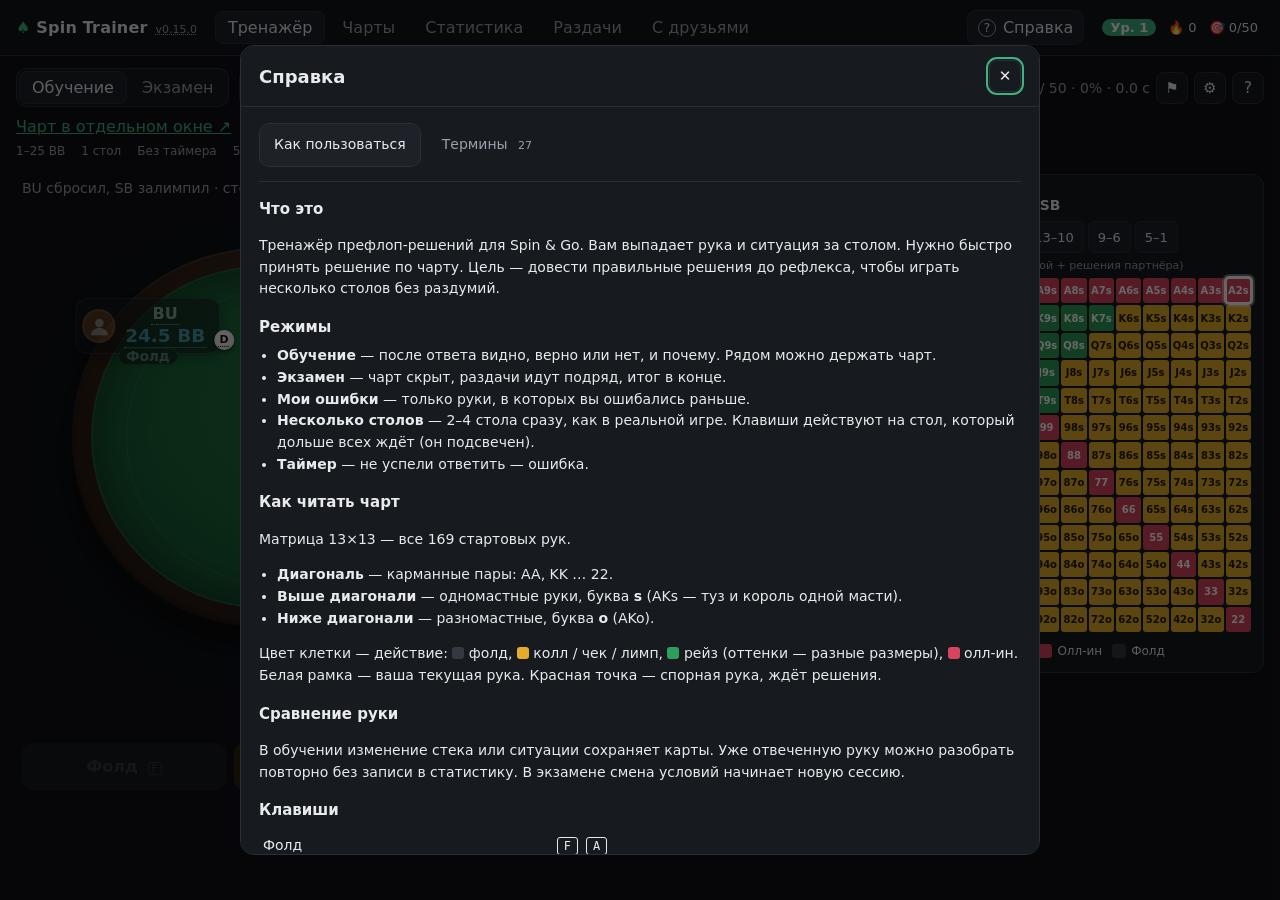
==== index.html @ 05858af2 "Версия 0.15.0" ====
<!doctype html>
<html lang="ru">
  <head>
    <meta charset="UTF-8" />
    <link rel="icon" type="image/png" href="./favicon.png" />
    <link rel="apple-touch-icon" href="./apple-touch-icon.png" />
    <link rel="manifest" href="./manifest.webmanifest" />
    <meta name="viewport" content="width=device-width, initial-scale=1.0" />
    <meta name="theme-color" content="#0f1114" />
    <meta name="description" content="Spin Trainer — тренажёр префлоп-решений для Spin &amp; Go" />
    <title>Spin Trainer</title>
    <style>
      /* Экран загрузки: виден, пока приложение запускается. React заменит его своим содержимым. */
      html, body { margin: 0; background: #0f1114; }
      .boot { position: fixed; inset: 0; display: grid; place-items: center; font-family: Inter, system-ui, -apple-system, 'Segoe UI', Roboto, sans-serif; color: #e8eaed; }
      .boot-inner { display: flex; flex-direction: column; align-items: center; gap: 14px; }
      .boot img { width: 88px; height: 88px; animation: boot-pulse 1.6s ease-in-out infinite; }
      .boot b { font-size: 20px; letter-spacing: 0.3px; }
      .boot small { color: #9aa1ab; font-size: 13px; }
      @keyframes boot-pulse { 50% { transform: scale(0.92) rotate(-6deg); } }
      @media (prefers-reduced-motion: reduce) { .boot img { animation: none; } }
    </style>
    <script type="module" crossorigin src="./assets/index-B7CaMTGc.js"></script>
    <link rel="stylesheet" crossorigin href="./assets/index-DjHJSllm.css">
  </head>
  <body>
    <div id="root">
      <div class="boot" role="status">
        <div class="boot-inner">
          <img src="./apple-touch-icon.png" alt="" />
          <b>Spin Trainer</b>
          <small>Загружаем чарты…</small>
        </div>
      </div>
    </div>
  </body>
</html>
---- assets/index-DjHJSllm.css ----
:root{--bg: #0f1114;--panel: #171a1f;--panel-2: #1e2228;--line: #2a2f37;--text: #e8eaed;--muted: #9aa1ab;--accent: #3fb27f;--danger: #e5534b;--felt: #1c6b3c;--felt-dark: #145230;--rail: #2b1d14;--rail-light: #4a3222;--suit-s: #22252b;--suit-h: #c8313b;--suit-d: #2563c9;--suit-c: #1e8a4a;--c-fold: #343941;--c-fold-text: #b2b8c1;--c-call: #e3ac2b;--c-allin: #d6455d;--heat-ok: #2f6e52;--heat-bad: #e5484d;--heat-text: #fff;color-scheme:dark;font-family:Inter,system-ui,-apple-system,Segoe UI,Roboto,sans-serif;color:var(--text);background:var(--bg)}*{box-sizing:border-box}body{margin:0;background:var(--bg);min-width:320px}button,select,input{font:inherit;color:inherit}button{cursor:pointer}kbd{font-size:10px;opacity:.6;border:1px solid currentColor;border-radius:3px;padding:0 3px;margin-left:4px}.topbar{display:flex;align-items:center;gap:16px;padding:10px 16px;border-bottom:1px solid var(--line);background:#121418}.brand{font-weight:700;letter-spacing:.2px}.brand .logo{color:var(--accent)}.brand .ver{font-size:11px;color:var(--muted);font-weight:500}.topbar nav{display:flex;gap:4px}.topbar nav button,.seg button{background:transparent;border:1px solid transparent;border-radius:8px;padding:6px 12px;color:var(--muted)}.topbar nav button.active,.seg button.active{background:var(--panel-2);border-color:var(--line);color:var(--text)}.seg button.active.exam{background:#3a1d20;border-color:#6b2b30;color:#ffb3b0}main{padding:12px 16px 24px}.page{max-width:900px;margin:0 auto}.toolbar{display:flex;flex-wrap:wrap;align-items:center;gap:10px;margin-bottom:10px}.seg{display:flex;gap:2px;background:var(--panel);border:1px solid var(--line);border-radius:10px;padding:2px}select{background:var(--panel);border:1px solid var(--line);border-radius:8px;padding:6px 8px}.check{display:flex;align-items:center;gap:6px;font-size:13px;color:var(--muted)}.progress{margin-left:auto;font-variant-numeric:tabular-nums;color:var(--muted);font-size:14px}.trainer-body{display:grid;grid-template-columns:1fr;gap:16px;align-items:start}.trainer-body.with-charts{grid-template-columns:minmax(0,1fr) 380px}@media(max-width:1100px){.trainer-body.with-charts{grid-template-columns:1fr}}.spot-caption{color:var(--muted);font-size:14px;margin-bottom:6px}.spot-caption b{color:var(--text)}.table-wrap{position:relative;width:100%;max-width:var(--tw, 900px);aspect-ratio:16 / 9.5;margin:0 auto;container-type:inline-size}.table-rail{position:absolute;top:9%;right:6%;bottom:15%;left:6%;border-radius:999px;background:radial-gradient(ellipse at 50% 30%,var(--rail-light),var(--rail) 70%);box-shadow:0 18px 40px #0000008c,inset 0 2px #ffffff14,inset 0 -3px 6px #0006;padding:2.2%}.table-felt{width:100%;height:100%;border-radius:999px;background:radial-gradient(ellipse at 50% 40%,#268550 0%,var(--felt) 45%,var(--felt-dark) 100%);box-shadow:inset 0 0 0 2px #ffffff12,inset 0 0 50px #00000073;position:relative}.table-felt:after{content:"";position:absolute;top:7%;right:5%;bottom:7%;left:5%;border-radius:999px;border:1px solid rgba(255,255,255,.07)}.felt-mark{position:absolute;left:0;right:0;bottom:18%;text-align:center;font-weight:800;letter-spacing:6px;font-size:clamp(9px,2.2cqw,18px);color:#ffffff0f}.pot{position:absolute;left:50%;top:46%;transform:translate(-50%,-50%);background:#00000061;border-radius:999px;padding:.5cqw 1.8cqw;font-size:clamp(10px,1.8cqw,15px);color:#f3e6b5;white-space:nowrap;z-index:1}.seat{position:absolute;display:flex;flex-direction:column;align-items:center;transform:translate(-50%,-50%);z-index:2}.seat-bottom{left:50%;top:81%}.seat-left{left:15%;top:25%}.seat-right{left:85%;top:25%}.seat-top{left:50%;top:15%}.seat-cards{display:flex;gap:.5cqw;margin-bottom:-1.4cqw;z-index:1;min-height:1cqw}.seat-box{position:relative;display:flex;align-items:center;gap:1cqw;background:linear-gradient(180deg,#1a1d22,#0e1013);border:1px solid #333944;border-radius:1.4cqw;padding:.6cqw 1.6cqw .6cqw .7cqw;min-width:clamp(76px,15cqw,140px);z-index:2;box-shadow:0 4px 10px #00000073;color:#e8eaed}.seat-info{display:flex;flex-direction:column;align-items:center;flex:1;line-height:1.2}.seat.hero .seat-box{border-color:var(--accent);box-shadow:0 0 0 1px #3fb27f59,0 4px 14px #00000080}.seat.folded .seat-box{opacity:.55}.seat-name{font-weight:700;font-size:clamp(12px,2cqw,16px);white-space:nowrap}.hero-tag{margin-left:6px;font-size:.7em;background:var(--accent);color:#062615;border-radius:4px;padding:0 4px;vertical-align:2px}.seat-stack{color:#6fc2ff;font-weight:700;font-size:clamp(13px,2.2cqw,19px);font-variant-numeric:tabular-nums;white-space:nowrap}.avatar{flex:none;width:clamp(18px,4cqw,36px);aspect-ratio:1;border-radius:50%;display:grid;place-items:center;background:var(--av, #3a4250);box-shadow:inset 0 0 0 2px #ffffff26}.avatar svg{width:72%;fill:#ffffffd9}.av-BU{--av: #8a5a2b}.av-SB{--av: #2f5a8f}.av-BB{--av: #6a4a8c}.av-hero{--av: #1f7a4d}.seat-tag{position:absolute;left:50%;top:100%;transform:translate(-50%,-30%);background:#0e1013;border:1px solid #333944;border-radius:99px;padding:0 .9cqw;font-size:clamp(11px,1.6cqw,14px);font-weight:700;white-space:nowrap;z-index:3}.dealer-btn{position:absolute;right:-1.6cqw;bottom:.4cqw;width:clamp(14px,2.4cqw,22px);aspect-ratio:1;border-radius:50%;background:radial-gradient(circle at 35% 30%,#fff,#d9d9d9);color:#111;font-weight:800;font-size:clamp(8px,1.3cqw,12px);display:grid;place-items:center;box-shadow:0 2px 4px #00000080;z-index:3}.bet-spot{position:absolute;transform:translate(-50%,-50%);display:flex;align-items:center;gap:.6cqw;z-index:1}.bet-bottom{left:50%;top:59%}.bet-left{left:29%;top:43%}.bet-right{left:71%;top:43%}.bet-top{left:50%;top:34%}.bet-amount{background:#00000073;color:#fff;font-weight:700;font-size:clamp(9px,1.5cqw,13px);border-radius:99px;padding:0 .8cqw;font-variant-numeric:tabular-nums}.chip-stack{position:relative;width:clamp(13px,3cqw,26px);height:calc(clamp(13px,3cqw,26px)*.62 + 12px)}.chip-stack i{position:absolute;left:0;width:100%;aspect-ratio:1 / .62;border-radius:50%;background:var(--chip);box-shadow:inset 0 0 0 2px var(--chip),inset 0 0 0 3.5px #ffffffbf,0 1px #00000080}.c-small{--chip: #3d7bd9}.c-red{--chip: #d23c3c}.c-green{--chip: #23945a}.c-black{--chip: #2a2d33}.act-fold{color:#9aa1ab}.act-limp,.act-call{color:#ffd36b}.act-minraise{color:#7ee2a4}.act-push{color:#ff8a98}.table-wrap.anim .seat-cards>*{animation:deal .32s cubic-bezier(.2,.8,.3,1) backwards}.table-wrap.anim .seat-cards>*:nth-child(2){animation-delay:.07s}.table-wrap.anim .seat-left .seat-cards>*{--from: 18cqw, 12cqw}.table-wrap.anim .seat-right .seat-cards>*{--from: -18cqw, 12cqw}.table-wrap.anim .seat-top .seat-cards>*{--from: 0, 14cqw}.table-wrap.anim .seat-bottom .seat-cards>*{--from: 0, -18cqw;animation-delay:.12s}.table-wrap.anim .seat-bottom .seat-cards>*:nth-child(2){animation-delay:.19s}.table-wrap.anim .bet-spot{animation:chip-in .25s ease-out .05s backwards}.table-wrap.anim .overlay{animation:pop .16s ease-out}@keyframes deal{0%{transform:translate(var(--from, 0, 0)) scale(.55) rotate(-8deg);opacity:0}}@keyframes chip-in{0%{opacity:0;transform:translate(-50%,-30%) scale(.5)}}@keyframes pop{0%{opacity:0;transform:translate(-50%,-50%) scale(.92)}}@media(prefers-reduced-motion:reduce){.table-wrap.anim *,.table-wrap.anim .overlay{animation:none!important}}.pcard{width:clamp(42px,7.6cqw,72px);aspect-ratio:5 / 7;border-radius:8px;position:relative;color:#fff;box-shadow:0 4px 10px #00000080,inset 0 0 0 2px #ffffff2e;font-weight:800;overflow:hidden}.pcard.suit-s{background:linear-gradient(160deg,#353942,var(--suit-s))}.pcard.suit-h{background:linear-gradient(160deg,#e04650,var(--suit-h))}.pcard.suit-d{background:linear-gradient(160deg,#3b7be0,var(--suit-d))}.pcard.suit-c{background:linear-gradient(160deg,#2aa45c,var(--suit-c))}.pcard-corner{position:absolute;left:8%;top:4%;display:flex;flex-direction:column;align-items:center;line-height:1}.pcard-rank{font-size:clamp(14px,2.6cqw,24px)}.pcard-suit{font-size:clamp(12px,2.2cqw,20px)}.pcard-big{position:absolute;right:8%;bottom:2%;font-size:clamp(26px,4.6cqw,44px);line-height:1}.pcard.dimmed{filter:grayscale(.85) brightness(.55)}.pcard.back{width:clamp(30px,5cqw,46px);background:repeating-linear-gradient(45deg,#1f7a44 0,#1f7a44 4px,#1a6a3b 4px,#1a6a3b 8px);box-shadow:0 3px 8px #00000080,inset 0 0 0 2px #ffffff8c}.overlay{position:absolute;left:50%;top:46%;transform:translate(-50%,-50%);background:#0e1013f0;border:2px solid var(--line);border-radius:14px;padding:14px 20px;text-align:center;display:flex;flex-direction:column;gap:8px;align-items:center;z-index:10;min-width:min(440px,90%)}.overlay.ok{border-color:var(--accent)}.overlay.warn{border-color:var(--c-call)}.overlay.bad{border-color:var(--danger)}.overlay.ok b{color:#7ee2a4}.overlay.warn b{color:#ffd36b}.overlay.bad b{color:#ff9a94}.overlay small{color:var(--muted)}.overlay.summary{min-width:min(560px,94%);max-height:90%;overflow:auto}.overlay.summary h2{margin:0}.mistake-list{text-align:left;font-size:13px;width:100%}.mistake-list ul{margin:0;padding-left:18px}.action-bar{max-width:900px;margin:8px auto 0;display:flex;flex-direction:column;gap:8px}.action-bar.disabled{opacity:.55}.sizing{display:flex;align-items:center;gap:10px;justify-content:flex-end;flex-wrap:wrap}.presets{display:flex;gap:4px}.presets button,.depths button{background:var(--panel-2);border:1px solid var(--line);border-radius:6px;padding:4px 9px;font-size:13px}.presets button.active,.depths button.active{background:#24452f;border-color:var(--accent)}.sizing input[type=range]{width:180px;accent-color:var(--accent)}.size-value{min-width:64px;text-align:right;font-weight:700;font-variant-numeric:tabular-nums}.buttons{display:flex;gap:8px;justify-content:flex-end;flex-wrap:wrap}.btn{border:none;border-radius:10px;padding:14px 18px;min-width:130px;font-weight:700;font-size:16px;color:#fff;box-shadow:0 3px #00000059}.btn:disabled{cursor:default}.btn-fold{background:var(--c-fold);color:var(--c-fold-text)}.btn-call{background:#8a6514}.btn-raise{background:#1f7a44}.btn-allin{background:#a3283d}.btn-next{background:#2d3a4d;padding:8px 16px;min-width:0;font-size:14px}.btn:not(:disabled):hover{filter:brightness(1.12)}.side{position:sticky;top:8px}.charts-panel{background:var(--panel);border:1px solid var(--line);border-radius:12px;padding:12px}.charts-controls{display:flex;flex-direction:column;gap:8px}.depths{display:flex;flex-wrap:wrap;gap:4px}.chart-title{margin:10px 0 8px;font-weight:600;font-size:14px}.matrix{display:grid;grid-template-columns:repeat(13,1fr);gap:2px}.cell{aspect-ratio:1;display:grid;place-items:center;font-size:clamp(8px,1.1vw,12px);font-weight:600;border-radius:3px;-webkit-user-select:none;user-select:none}.charts-panel.compact .cell{font-size:9px}.cell.hl{outline:3px solid #fff;outline-offset:-1px;box-shadow:0 0 0 4px #ffffff59;position:relative;z-index:1}.legend{display:flex;flex-wrap:wrap;gap:10px;margin-top:10px;font-size:12px;color:var(--muted)}.legend-item{display:flex;align-items:center;gap:5px}.legend-item i{width:14px;height:14px;border-radius:3px;display:inline-block}.note{margin-top:10px;font-size:12px;color:var(--muted)}.stats.empty{color:var(--muted);padding:40px 0;text-align:center}.kpis{display:grid;grid-template-columns:repeat(auto-fit,minmax(170px,1fr));gap:10px}.kpi{background:var(--panel);border:1px solid var(--line);border-radius:12px;padding:12px;display:flex;flex-direction:column;gap:4px}.kpi span{color:var(--muted);font-size:12px}.kpi b{font-size:24px;font-variant-numeric:tabular-nums}.stats h3{margin:22px 0 8px;font-size:15px}.bars{display:flex;align-items:flex-end;gap:6px;height:160px;background:var(--panel);border:1px solid var(--line);border-radius:12px;padding:12px 12px 30px;overflow-x:auto}.bar-col{flex:0 0 34px;height:100%;display:flex;flex-direction:column;justify-content:flex-end;align-items:center;font-size:10px;color:var(--muted);position:relative}.bar{width:100%;background:var(--accent);border-radius:4px 4px 0 0}.bar-col span{position:absolute;bottom:-16px}.bar-col small{position:absolute;bottom:-28px}.spot-table{width:100%;border-collapse:collapse;font-size:14px}.spot-table th,.spot-table td{text-align:left;padding:6px 8px;border-bottom:1px solid var(--line)}.spot-table th{color:var(--muted);font-weight:500}.spot-table td.bad{color:#ff9a94}.spot-table td.good{color:#7ee2a4}.mistakes{font-size:14px;padding-left:18px}.link{background:none;border:none;margin-top:20px;text-decoration:underline;color:var(--muted)}.link.danger:hover{color:var(--danger)}@media(max-width:640px){main{padding:8px}.btn{min-width:0;flex:1;padding:12px 8px;font-size:14px}.progress{margin-left:0}}.toolbar-right{margin-left:auto;display:flex;align-items:center;gap:6px}.toolbar-right .progress{margin-left:0}.icon-btn{width:32px;height:32px;border-radius:8px;border:1px solid var(--line);background:var(--panel);color:var(--text);font-size:15px;display:inline-grid;place-items:center}.icon-btn:hover{border-color:var(--accent)}.depth-filter{display:flex;align-items:center;gap:4px;font-size:13px;color:var(--muted)}.depth-filter input,.editor-tools input,.raise-adder input{width:52px;background:var(--panel);border:1px solid var(--line);border-radius:6px;padding:5px 6px}.set-note{font-size:12px;color:var(--c-call);margin-bottom:6px}button:focus-visible,select:focus-visible,input:focus-visible{outline:2px solid var(--accent);outline-offset:1px}.play{position:relative;display:grid;gap:14px}.play{--free-h: calc(100vh - var(--chrome-h, 200px) - 16px);--tw: clamp(300px, calc((var(--free-h) - 140px) / .594), 900px)}.play.tables-2{--tw: clamp(260px, calc((var(--free-h) - 130px) / .594), 760px)}.play.tables-3,.play.tables-4{--tw: clamp(240px, calc(((var(--free-h) - 14px) / 2 - 128px) / .594), 760px)}.play.tables-2,.play.tables-3,.play.tables-4{grid-template-columns:repeat(2,minmax(0,calc(var(--tw) + 24px)));justify-content:center}@media(max-width:900px){.play.tables-2,.play.tables-3,.play.tables-4{--tw: 900px;grid-template-columns:1fr}}.table-unit>.spot-caption,.table-unit>.timer,.table-unit>.action-bar{max-width:var(--tw, 900px);margin-left:auto;margin-right:auto}.action-bar.compact .sizing input[type=range]{display:none}.action-bar.compact .btn{white-space:nowrap}.action-bar.compact .btn kbd{display:none}.action-bar.compact{gap:5px;margin-top:4px}.table-unit{min-width:0;border-radius:14px;border:2px solid transparent;padding:4px}.table-unit.compact{background:var(--panel);border-color:var(--line);padding:8px}.table-unit.compact.active{border-color:var(--accent);box-shadow:0 0 0 3px #3fb27f2e}.table-unit.idle{display:grid;place-items:center;min-height:200px}.idle-note{color:var(--muted);font-size:13px}.table-unit.compact .spot-caption{font-size:12px}.timer{height:5px;border-radius:99px;background:var(--panel-2);overflow:hidden;margin:2px auto 6px;max-width:900px}.timer i{display:block;height:100%;background:var(--accent);transition:width .1s linear}.timer.low i{background:var(--danger)}.action-bar.compact .btn{min-width:0;padding:7px 8px;font-size:13px;flex:1}.action-bar.compact .presets button{padding:3px 6px;font-size:12px}.overlay.flash{min-width:0;padding:8px 16px}.overlay.flash b{font-size:26px}.explain{width:100%;text-align:left;display:flex;flex-direction:column;gap:6px;margin-top:4px}.explain-title{font-size:12px;color:var(--muted)}.depth-strip{display:flex;flex-wrap:wrap;gap:4px}.depth-chip{display:inline-flex;flex-direction:column;align-items:center;padding:3px 7px;border-radius:6px;font-size:11px;font-weight:700;background:var(--c-fold);color:var(--c-fold-text);line-height:1.2}.depth-chip em{font-style:normal;font-weight:500;opacity:.8;font-size:10px}.depth-chip.k-call,.depth-chip.k-limp,.depth-chip.k-check{background:var(--c-call);color:#2a1d00}.depth-chip.k-raise{background:#2f9e5a;color:#fff}.depth-chip.k-allin{background:var(--c-allin);color:#fff}.depth-chip.cur{outline:2px solid #fff}.explain-nb{font-size:12px;color:var(--muted)}.session-modal{position:fixed;top:0;right:0;bottom:0;left:0;margin:auto;width:min(820px,94vw);height:fit-content;max-height:88vh;overflow:hidden;box-shadow:0 20px 60px #0000008c;background:#0e1013f7;border:2px solid var(--line);border-radius:14px;padding:18px 20px;z-index:20;display:flex;flex-direction:column;gap:10px}.session-modal h2{margin:0}.session-modal details{border-top:1px solid var(--line);padding:6px 0;font-size:13px}.session-modal summary{cursor:pointer}.row-buttons{display:flex;gap:8px;flex-wrap:wrap}.modal-backdrop{position:fixed;top:0;right:0;bottom:0;left:0;background:#0009;display:grid;place-items:center;z-index:100;padding:16px}.modal{background:var(--panel);border:1px solid var(--line);border-radius:14px;width:min(680px,100%);max-height:90vh;overflow:auto}.modal-head{display:flex;justify-content:space-between;align-items:center;padding:14px 18px;border-bottom:1px solid var(--line);position:sticky;top:0;background:var(--panel)}.modal-head h2{margin:0;font-size:18px}.modal-body{padding:6px 18px 18px;font-size:14px;line-height:1.55}.modal-body h3{font-size:15px;margin:16px 0 6px}.modal-body ul{padding-left:18px;margin:4px 0}.sw{display:inline-block;width:12px;height:12px;border-radius:3px;vertical-align:-1px}.sw.fold{background:var(--c-fold)}.sw.call{background:var(--c-call)}.sw.raise{background:#2f9e5a}.sw.allin{background:var(--c-allin)}.keys{border-collapse:collapse;width:100%;margin:6px 0}.keys td{padding:6px 4px;border-bottom:1px solid var(--line)}.keys kbd{font-size:12px;opacity:1;padding:1px 6px;margin-right:4px}.keys button,.panel button,.hint button,.tool button,.raise-adder button{background:var(--panel-2);border:1px solid var(--line);border-radius:7px;padding:5px 10px;font-size:13px}.listening{color:var(--c-call)}.row{display:flex;flex-wrap:wrap;align-items:center;gap:8px}.page.wide{max-width:1100px}.charts-page{display:flex;flex-direction:column;gap:12px}.panel{background:var(--panel);border:1px solid var(--line);border-radius:12px;padding:12px;display:flex;flex-direction:column;gap:10px}.panel label{font-size:13px;color:var(--muted)}.spacer{flex:1}.panel button.danger,.tool button.danger{color:#ffb3b0;border-color:#6b2b30}.name-input{background:var(--panel-2);border:1px solid var(--line);border-radius:7px;padding:5px 8px;font-size:13px;width:200px}.msg{font-size:13px;color:var(--c-call)}.hint{font-size:13px;color:var(--muted)}.src{color:var(--muted);font-weight:400;font-size:12px}.charts-page .matrix{max-width:640px}.compare{display:grid;grid-template-columns:repeat(2,minmax(0,1fr));gap:16px}@media(max-width:800px){.compare{grid-template-columns:1fr}}.cell{position:relative}.cell.changed{box-shadow:inset 0 0 0 2px #fff}.cell .mark{position:absolute;top:2px;right:2px;width:6px;height:6px;border-radius:50%;background:#ff3b4f;box-shadow:0 0 0 1px #000}.chart.editing .cell{cursor:crosshair}.cell.painting{outline:2px dashed #fff;outline-offset:-2px}.notes{display:flex;flex-direction:column;gap:6px;font-size:13px}.dispute-list ul{margin:4px 0 0;padding-left:18px}.editor{display:flex;flex-direction:column;gap:10px}.brushes,.raise-adder{display:flex;flex-wrap:wrap;align-items:center;gap:6px}.lbl{font-size:13px;color:var(--muted)}.brushes button{display:flex;align-items:center;gap:6px}.brushes button i{width:14px;height:14px;border-radius:3px}.brushes button.active{border-color:#fff;background:#2b3340}.editor-tools{display:grid;grid-template-columns:repeat(auto-fit,minmax(240px,1fr));gap:10px}.tool{display:flex;flex-direction:column;gap:6px;background:var(--panel-2);border:1px solid var(--line);border-radius:10px;padding:10px;font-size:13px}.tool button{align-self:flex-start}.brand .ver{background:none;border:none;padding:0 2px;text-decoration:underline dotted}.report-text{width:100%;background:var(--panel-2);border:1px solid var(--line);border-radius:8px;padding:8px;color:var(--text);font:inherit;resize:vertical}.report-ctx{white-space:pre-wrap;font-size:12px;background:var(--panel-2);border-radius:8px;padding:8px;max-height:220px;overflow:auto}.report-list{list-style:none;padding:0;display:flex;flex-direction:column;gap:6px}.report-list li{display:flex;justify-content:space-between;gap:8px;flex-wrap:wrap;border-bottom:1px solid var(--line);padding-bottom:6px;font-size:13px}.report-list button,.danger-btn{background:var(--panel-2);border:1px solid var(--line);border-radius:7px;padding:4px 9px;font-size:12px}.danger-btn{color:#ffb3b0;border-color:#6b2b30}.modal-body code{background:var(--panel-2);padding:0 4px;border-radius:4px}.cmp-stat{font-size:14px}.cmp-stat b{font-size:20px;color:var(--accent)}.cmp-rows h3{margin:8px 0 4px;font-size:15px}.passport{font-size:13px;color:var(--muted);background:var(--panel-2);border-radius:10px;padding:10px 12px}.passport ul{margin:4px 0 0;padding-left:18px}.progress-card{display:grid;grid-template-columns:2fr 1fr 1fr;gap:10px;margin-bottom:14px}.progress-card>div{background:var(--panel);border:1px solid var(--line);border-radius:12px;padding:12px;display:flex;align-items:center;gap:12px}.pc-badge{flex:0 0 48px;height:48px;border-radius:50%;display:grid;place-items:center;font-size:20px;font-weight:800;background:radial-gradient(circle at 30% 30%,#4fd39a,var(--accent) 60%,#1d6b49);color:#fff}.pc-main{flex:1;display:flex;flex-direction:column;gap:5px;min-width:0}.pc-bar,.ach-bar{height:8px;background:var(--panel-2);border-radius:99px;overflow:hidden}.pc-bar i,.ach-bar i{display:block;height:100%;background:var(--accent);border-radius:99px}.pc-stat>div{display:flex;flex-direction:column}.pc-stat b{font-size:22px;font-variant-numeric:tabular-nums}.fire{font-size:30px;filter:grayscale(1) opacity(.4)}.fire.on{filter:none}.muted{color:var(--muted)}.stats-filter{display:flex;flex-wrap:wrap;align-items:center;gap:10px;margin:6px 0 12px}.day-charts{display:grid;grid-template-columns:1fr 1fr;gap:10px}.day-info{grid-column:1 / -1;font-size:13px;min-height:18px}.day-chart{background:var(--panel);border:1px solid var(--line);border-radius:12px;padding:10px 12px}.dc-head{display:flex;justify-content:space-between;font-size:12px;margin-bottom:6px}.dc-plot{display:flex;align-items:flex-end;gap:2px;height:110px;border-bottom:1px solid var(--line)}.dc-col{flex:1;height:100%;display:flex;align-items:flex-end;border-radius:4px 4px 0 0}.dc-col.hl{background:#ffffff0d}.dc-bar{width:100%;border-radius:4px 4px 0 0}.dc-bar.acc{background:var(--accent)}.dc-bar.spd{background:#5b8def}.dc-axis{display:flex;justify-content:space-between;font-size:11px;color:var(--muted);margin-top:4px}.table-scroll{overflow-x:auto}.depth-grid td.dg{text-align:center;font-variant-numeric:tabular-nums}.depth-grid th:not(:first-child){text-align:center}.depth-grid td small{display:block;font-size:10px;color:var(--muted)}.depth-grid td.none{color:var(--line)}.depth-grid tr.total td{font-weight:700}.spot-table td.bad{background:#e5484d1f}.spot-table td.good{background:#3fb27f1a}.em-body{display:grid;grid-template-columns:minmax(0,520px) 1fr;gap:16px;align-items:start}.em-top{font-size:14px}.heat-scale{background:linear-gradient(90deg,color-mix(in srgb,var(--heat-bad) 30%,var(--c-fold)),var(--heat-bad));width:34px!important}.achievements{display:grid;grid-template-columns:repeat(auto-fill,minmax(220px,1fr));gap:8px}.ach{display:flex;gap:10px;align-items:center;background:var(--panel);border:1px solid var(--line);border-radius:12px;padding:10px;opacity:.6}.ach>div{flex:1;display:flex;flex-direction:column;gap:3px;min-width:0}.ach small{font-size:11px;color:var(--muted)}.ach-icon{font-size:26px;filter:grayscale(1)}.ach.done{opacity:1;border-color:#3c6b55;background:linear-gradient(135deg,#18261f,var(--panel))}.ach.done .ach-icon{filter:none}.topbar-progress{margin-left:auto;display:flex;align-items:center;gap:12px;font-size:13px;font-variant-numeric:tabular-nums;background:none;border:none;color:var(--text);padding:4px 6px;border-radius:8px}.topbar-progress:hover{background:var(--panel-2)}.topbar-progress .lvl{background:var(--accent);color:#fff;border-radius:99px;padding:1px 8px;font-weight:700}.topbar-progress .goal-done{color:var(--accent)}.toasts{position:fixed;right:16px;top:58px;display:flex;flex-direction:column;gap:8px;z-index:50}.toast{display:flex;align-items:center;gap:10px;background:#18261f;border:1px solid #3c6b55;border-radius:12px;padding:10px 14px;box-shadow:0 8px 24px #00000080;animation:toast-in .25s ease-out;font-size:14px}.toast span{font-size:26px}.toast small{display:block;color:var(--muted)}@keyframes toast-in{0%{transform:translateY(-12px);opacity:0}}@media(max-width:760px){.progress-card,.day-charts,.em-body{grid-template-columns:1fr}.topbar{flex-wrap:wrap;row-gap:6px}}.ach-progress{display:flex;align-items:center;gap:6px}.ach-progress .ach-bar{flex:1}.ach-progress small{font-variant-numeric:tabular-nums;white-space:nowrap}.toolbar-more{display:none;order:3;width:100%;flex-wrap:wrap;align-items:center;gap:12px;padding:14px;background:var(--panel);border:1px solid var(--line);border-radius:10px}.toolbar-more.open{display:flex}.session-summary{display:flex;flex-wrap:wrap;gap:6px 16px;margin:0 0 14px;color:var(--muted);font-size:12px;line-height:1.5}.session-summary strong{color:var(--text)}.toolbar-more .check:has(input:checked){color:var(--text)}.toolbar>select{max-width:100%}.toolbar-more select{max-width:100%}.tb-more-btn.open{border-color:var(--accent)}.chart-overview{display:grid;grid-template-columns:minmax(0,clamp(320px,calc(100dvh - 380px),520px)) minmax(240px,1fr);align-items:start;gap:24px}.chart-details{display:grid;gap:16px;min-width:0}.chart-source{color:var(--muted);font-size:13px;overflow-wrap:anywhere}.chart-source summary{cursor:pointer}.chart-overview .matrix{max-width:520px}.chart-overview .cell{font-size:12px}.charts-page select{max-width:100%;min-width:0}.charts-page .seg{flex-wrap:wrap}@media(max-width:800px){.chart-overview{grid-template-columns:minmax(0,1fr)}.chart-overview .matrix{max-width:100%}.chart-overview .cell{font-size:clamp(9px,2.4vw,12px)}}.tb-more-btn{display:inline-block;background:var(--panel);border:1px solid var(--line);border-radius:8px;padding:6px 10px;font-size:13px;color:var(--text)}@media(max-width:640px){.tb-more-btn{display:inline-block}.toolbar-more{display:none;width:100%;flex-wrap:wrap;gap:8px;padding:8px;background:var(--panel);border:1px solid var(--line);border-radius:10px}.toolbar-more.open{display:flex}.toolbar-right{width:100%}.toolbar-right .progress{margin-right:auto}.play{--tw: 900px}.action-bar .btn{flex:1;min-width:0;padding:12px 6px;font-size:14px}.action-bar .btn kbd{display:none}.sizing{flex-wrap:nowrap;gap:6px}.sizing input[type=range]{flex:1;min-width:40px;width:auto}.size-value{min-width:0;white-space:nowrap}.presets button{padding:4px 7px}.table-wrap{aspect-ratio:16 / 11.5}.topbar{padding:8px 10px;gap:8px}.topbar nav button{padding:6px 9px}.topbar-progress{gap:8px;padding:4px 2px}}:root[data-theme=light]{--bg: #f3f4f6;--panel: #ffffff;--panel-2: #eef0f3;--line: #d8dce2;--text: #1b1f24;--muted: #5f6874;--c-fold: #e3e6ea;--c-fold-text: #56606d;--heat-ok: #6fbf96;--heat-text: #1b1f24;color-scheme:light}:root[data-theme=light] :is(.table-wrap,.session-modal){--bg: #0f1114;--panel: #171a1f;--panel-2: #1e2228;--line: #2a2f37;--text: #e8eaed;--muted: #9aa1ab;--c-fold: #343941;--c-fold-text: #b2b8c1;color:var(--text)}:root[data-theme=light] .topbar{background:#fff}:root[data-theme=light] .seg button.active.exam{background:#fde8e8;border-color:#f2b8b5;color:#b42318}:root[data-theme=light] :is(.presets,.depths) button.active{background:#dff3e8}:root[data-theme=light] .brushes button.active{background:#e8ecf2;border-color:var(--text)}:root[data-theme=light] .spot-table td.bad{color:#b42318}:root[data-theme=light] .spot-table td.good{color:#1d7a46}:root[data-theme=light] :is(.tool button.danger,.danger-btn){color:#b42318;border-color:#f2b8b5}:root[data-theme=light] .ach.done{border-color:#9fd4b8;background:linear-gradient(135deg,#e6f5ec,#fff)}:root[data-theme=light] .toast{background:#fff;border-color:#9fd4b8;box-shadow:0 8px 24px #00000026}:root[data-theme=light] .dc-col.hl{background:#0000000d}:root[data-theme=light] .cell.hl{outline-color:var(--text)}:root[data-theme=light] .cell.changed{box-shadow:inset 0 0 0 2px var(--text)}:root[data-theme=light] .cell.painting{outline-color:var(--text)}:root[data-theme=light] .btn-next{background:#4a5a70}:root[data-theme=light] .table-unit.compact{background:#fff}:root[data-theme=light] .modal-backdrop{background:#14181e73}.update-banner{display:flex;align-items:center;gap:12px;flex-wrap:wrap;padding:8px 16px;background:#18261f;border-bottom:1px solid #3c6b55;font-size:14px}.update-banner .btn{padding:6px 14px;min-width:0;font-size:13px}.update-banner .link{margin-top:0}:root[data-theme=light] .update-banner{background:#e6f5ec;border-color:#9fd4b8}.modal-body a{color:var(--accent)}.history h2{margin:4px 0 6px}.dropzone{display:flex;flex-direction:column;align-items:center;gap:4px;padding:26px 16px;margin:12px 0;border:2px dashed var(--line);border-radius:14px;background:var(--panel);cursor:pointer;text-align:center}.dropzone:hover,.dropzone.over{border-color:var(--accent)}.kpi small{font-size:11px}.good-text{color:var(--accent)}.bad-text{color:var(--danger)}.ev-chart{background:var(--panel);border:1px solid var(--line);border-radius:12px;padding:10px 12px}.ev-chart svg{width:100%;height:auto;display:block}.ev-legend{display:flex;flex-wrap:wrap;gap:14px;font-size:12px;margin-bottom:4px}.ev-legend i{display:inline-block;width:14px;height:3px;border-radius:2px;vertical-align:3px;margin-right:4px}.sw-net{background:var(--accent)}.sw-ev{background:#5b8def}.ev-line{fill:none;stroke-width:2;stroke-linejoin:round}.ev-line.net,.ev-dot.net{stroke:var(--accent)}.ev-line.ev,.ev-dot.ev{stroke:#5b8def}.ev-dot{fill:var(--panel);stroke-width:2}.ev-zero{stroke:var(--line)}.ev-cross{stroke:var(--muted);stroke-dasharray:3 3}.ev-axis{fill:var(--muted);font-size:11px}.link-btn{background:none;border:0;padding:0;font:inherit;color:var(--accent, #4cc287);text-decoration:underline;cursor:pointer}.table-click{display:contents}.table-click.armed .table-wrap{cursor:pointer}.overlay .click-hint{opacity:.6;font-size:12px;margin-top:2px}.session-modal .mistake-list{overflow-y:auto;min-height:0;flex:1 1 auto;padding-right:6px;scrollbar-width:thin;scrollbar-color:var(--muted) transparent}.session-modal .mistake-list::-webkit-scrollbar{width:8px}.session-modal .mistake-list::-webkit-scrollbar-thumb{background:var(--muted);border-radius:4px}.session-modal .row-buttons{flex:none}.session-modal details{font-size:14px}.floating{position:fixed;z-index:40;background:var(--panel, #171a1f);border:1px solid var(--line);border-radius:12px;box-shadow:0 14px 40px #00000080;display:flex;flex-direction:column}.floating-head{display:flex;justify-content:space-between;align-items:center;gap:8px;padding:6px 8px 6px 12px;font-size:12px;color:var(--muted);cursor:grab;border-bottom:1px solid var(--line);-webkit-user-select:none;user-select:none;touch-action:none}.floating-body{padding:8px;overflow:auto;max-height:calc(100dvh - var(--floating-top, 120px) - 48px)}.floating-body .charts-panel{border:0;padding:0;background:none}.floating-body .charts-panel.compact .cell{font-size:clamp(8px,calc(var(--fw, 360px) / 40),13px)}.floating-resize{position:absolute;right:0;bottom:0;width:18px;height:18px;cursor:nwse-resize;background:linear-gradient(135deg,transparent 50%,var(--muted) 50%,var(--muted) 60%,transparent 60%,transparent 70%,var(--muted) 70%,var(--muted) 80%,transparent 80%);border-bottom-right-radius:12px;touch-action:none}body.dragging,body.dragging *{cursor:grabbing!important;-webkit-user-select:none!important;user-select:none!important}.icon-btn.small{width:24px;height:24px;font-size:16px;line-height:1}.crash{max-width:720px;margin:8vh auto;padding:24px;display:flex;flex-direction:column;gap:14px}.crash h1{margin:0;font-size:26px}.crash pre{background:var(--panel);border:1px solid var(--line);border-radius:8px;padding:12px;font-size:11px;white-space:pre-wrap;word-break:break-word;max-height:220px;overflow:auto;color:var(--muted)}.warn-banner{background:#5a3d0c;color:#ffe2a8;padding:8px 16px;font-size:13px;text-align:center}.set-management{font-size:13px;color:var(--muted)}.set-management summary{cursor:pointer}.set-management .row{margin-top:10px}.charts-page .chart-title{margin:0}.charts-page .sets{gap:6px}.empty-state{max-width:560px;margin:56px auto;padding:28px;border:1px solid var(--line);border-radius:14px;background:var(--panel);text-align:center}.empty-state h2{margin:0 0 12px;font-size:22px}.empty-state p{color:var(--muted);line-height:1.6;margin:0 0 24px}.history>p{line-height:1.6}.history-source{font-size:13px}.dropzone{position:relative;min-height:132px;justify-content:center;line-height:1.6}.file-input{position:absolute;top:0;right:0;bottom:0;left:0;opacity:0;width:100%;height:100%;cursor:pointer}.dropzone:focus-within{outline:2px solid var(--accent);outline-offset:3px}.seg{flex-wrap:wrap}.seg button,.depths button{min-height:32px}button:disabled{cursor:default}button:not(.btn):disabled{opacity:.5}button,select,input{accent-color:var(--accent)}select{max-width:100%}summary:focus-visible,a:focus-visible,textarea:focus-visible{outline:2px solid var(--accent);outline-offset:3px}.modal-head{z-index:1}.modal-body p{overflow-wrap:anywhere}kbd{opacity:.85}.legend{color:var(--text);line-height:1.5}.chart-details .passport{line-height:1.6}.chart-details .notes:empty{display:none}.charts-panel.compact .cell{font-size:10px}:root[data-theme=light] .set-note,:root[data-theme=light] .msg,:root[data-theme=light] .listening{color:#805b00}:root[data-theme=light] .panel button.danger{color:#b42318;border-color:#f2b8b5}:root[data-theme=light] .topbar-progress .lvl{color:#062615}@media(prefers-reduced-motion:reduce){.toast{animation:none}.timer i{transition:none}}@media(max-width:640px){main{padding:10px 10px 20px}.topbar nav{width:100%;order:2}.topbar nav button{flex:1}.topbar-progress{margin-left:auto}.toolbar>.seg,.toolbar>select{flex:1 1 auto}.session-summary{gap:4px 12px;font-size:12px}.toolbar-more{padding:12px}.toolbar-more select{width:100%}.check{min-height:32px}.empty-state{padding:24px 16px;margin:24px auto}.chart-overview .cell{font-size:clamp(8px,2.4vw,12px)}.modal-backdrop{padding:8px}.modal{max-height:94dvh}.modal-head,.modal-body{padding-left:12px;padding-right:12px}.kpis{grid-template-columns:repeat(2,minmax(0,1fr))}.kpi b{font-size:20px;overflow-wrap:anywhere}}.play.tables-3,.play.tables-4{--tw: clamp(360px, calc(((var(--free-h) - 14px) / 2 - 128px) / .594), 760px)}.table-unit.compact .pcard{width:clamp(28px,7.6cqw,60px)}.table-unit.compact .pcard.back{width:clamp(22px,5cqw,40px)}.table-unit.compact .seat-name{font-size:clamp(10px,1.8cqw,15px)}.table-unit.compact .seat-stack{font-size:clamp(11px,2cqw,17px)}.table-unit.compact .seat-tag{font-size:clamp(9px,1.4cqw,12px)}.table-unit.compact .seat-box{min-width:clamp(64px,15cqw,140px)}.action-bar.compact .btn{flex:1 1 100px;white-space:normal}.action-bar.compact .buttons{gap:6px}.table-unit.compact .spot-caption{min-height:30px;line-height:1.4}@media(max-width:900px){.play.tables-3,.play.tables-4{--tw: 900px}}@media(max-width:640px){.toasts{top:auto;bottom:12px;left:12px;right:12px}.toast{font-size:13px}.overlay{padding:10px 12px;max-width:96%;font-size:13px}.overlay .click-hint{display:none}}@media(max-width:380px){.topbar nav{gap:2px}.topbar nav button{padding:8px 4px;font-size:13px}.topbar-progress{gap:5px;font-size:12px}.brand{font-size:14px}}@media(max-width:640px){.sizing,.presets{flex-wrap:wrap}}.trainer-body>*{min-width:0}.matrix,.matrix .cell{min-width:0}@media(max-width:380px){.charts-panel.compact .cell{font-size:8px}}.history-filters{display:flex;align-items:center;gap:16px;flex-wrap:wrap;margin:22px 0}.history-filters label{display:flex;align-items:center;gap:10px}.history-updating{opacity:.5;pointer-events:none}.history-status,.comparison-note{color:var(--muted);font-size:13px;padding:8px 12px}.comparison-note{text-align:center;background:var(--panel);border-radius:8px}.glossary{display:grid;grid-template-columns:minmax(80px,130px) 1fr;gap:12px 16px}.glossary dt{font-weight:700}.glossary dd{margin:0;color:var(--muted)}.sw-nsw{background:var(--heat-bad)}.ev-line.nsw,.ev-dot.nsw{stroke:var(--heat-bad)}.ev-dot.nsw{fill:var(--heat-bad)}.action-bar .buttons{display:grid;grid-template-columns:repeat(4,minmax(0,1fr))}.action-bar .buttons .btn{min-width:0}@media(max-width:600px){.action-bar .buttons{grid-template-columns:repeat(2,minmax(0,1fr))}}.chart-window-tools{display:flex;gap:12px;align-items:center;flex-wrap:wrap;margin:6px 0}.detached-chart{padding:20px;min-height:100vh;background:var(--bg);color:var(--text)}.detached-chart h2{font-size:18px}.action-bar .buttons .btn:disabled{opacity:.42;box-shadow:none}.chart-source{overflow-wrap:anywhere;margin:6px 0;font-size:11px}.detached-chart{max-width:720px;margin:0 auto}:root{--social-mint: #bcf37a;--social-ink: #101b20;--social-panel: #192b31;--social-line: #30464b;--social-muted: #a8bcb9;--social-text: #f2f7ed}.social-page{max-width:1120px;margin:0 auto;padding-bottom:48px}.social-heading,.social-section-head,.stats-share-heading{display:flex;align-items:center;justify-content:space-between;gap:20px;flex-wrap:wrap}.social-heading{margin:16px 0 28px}.social-heading h2{font-size:34px;margin:8px 0;letter-spacing:-1px}.social-eyebrow{color:var(--muted);font-size:11px;font-weight:700;letter-spacing:1.7px}.social-heading p{margin:8px 0}.social-hero{display:grid;grid-template-columns:1fr 1fr;gap:32px;padding:36px;border-radius:24px;background:var(--social-ink);color:var(--social-text);border:1px solid var(--social-line)}.social-hero .social-eyebrow{color:var(--social-mint)}.social-hero h3{font-size:34px;line-height:1.18;letter-spacing:-.8px;margin:16px 0}.social-hero p{color:var(--social-muted);max-width:330px;margin-bottom:24px}.social-hero .btn{background:var(--social-mint);color:var(--social-ink);box-shadow:none}.social-week>strong{display:block;color:var(--social-mint);font-size:64px;line-height:1;letter-spacing:-2px;margin:8px 0 24px}.social-week>strong small{display:block;font-size:11px;letter-spacing:2px;color:var(--social-muted);margin-top:12px}.social-week-facts{display:flex;gap:24px;flex-wrap:wrap;font-size:12px;color:var(--social-muted)}.social-week-facts b{display:block;color:var(--social-text);font-size:20px;margin-bottom:4px}.social-days{display:grid;grid-template-columns:repeat(7,minmax(0,1fr));gap:8px;margin-top:24px}.social-days>span{padding:10px 0;border-radius:12px;text-align:center;background:var(--social-panel);color:var(--social-muted);font-size:12px}.social-days small{display:block;margin-top:6px;font-size:16px}.social-days .done{background:var(--social-mint);color:var(--social-ink);font-weight:700}.social-days .partial{color:var(--social-text);box-shadow:inset 0 0 0 1px var(--social-mint)}.social-streak-note{display:block;margin-top:10px;font-size:11px;color:var(--social-muted)}.social-profile{display:flex;align-items:center;gap:24px;flex-wrap:wrap;padding:24px 0}.social-profile label,.share-controls label{display:flex;flex-direction:column;gap:8px;font-size:13px}.social-profile input,.share-controls input,.share-controls select{width:100%;min-width:0;padding:10px 12px;border-radius:9px;border:1px solid var(--line);background:var(--panel-2)}.social-section-head{margin:16px 0 20px}.social-section-head h3{font-size:22px;margin:6px 0}.social-section-head p{margin:6px 0}.social-league{border:1px solid var(--line);background:var(--panel);border-radius:20px;padding:24px;margin-bottom:36px}.friends-empty{display:flex;gap:20px;align-items:center;padding:18px 0 24px}.friends-empty>span{font-size:38px;color:var(--accent)}.friends-empty p{color:var(--muted);font-size:13px;margin:6px 0 0;max-width:540px}.friends-ranking{padding:0;list-style:none;margin:0}.friends-ranking li{display:flex;align-items:center;gap:14px;padding:16px;border-top:1px solid var(--line);border-radius:10px}.friends-ranking .is-you{background:color-mix(in srgb,var(--accent) 8%,var(--panel))}.friend-rank{min-width:22px;color:var(--muted);font-variant-numeric:tabular-nums}.friend-avatar{display:grid;place-items:center;width:38px;height:38px;border:1px solid var(--line);border-radius:50%;background:var(--panel-2);flex-shrink:0}.friend-name{flex:1;min-width:0;overflow-wrap:anywhere}.friend-name b small{color:var(--accent);margin-left:8px;font-weight:500}.friend-name>small{display:block;margin-top:4px;font-size:11px;color:var(--muted)}.friends-ranking li>strong{text-align:right;font-size:20px}.friends-ranking li>strong small{display:block;font-size:11px;color:var(--muted);font-weight:400}.social-league-footer{display:flex;align-items:center;gap:20px;flex-wrap:wrap;margin-top:24px}.league-rules{margin-top:20px;font-size:12px;color:var(--muted);max-width:760px}.league-rules summary,.share-controls summary{cursor:pointer}.old-friends{color:var(--muted);font-size:12px;padding:16px}.old-friends div{display:flex;justify-content:space-between;margin-top:8px}.social-trophies{display:grid;grid-template-columns:repeat(auto-fit,minmax(180px,1fr));gap:14px}.social-trophy{display:flex;align-items:center;flex-direction:column;gap:12px;text-align:center;padding:24px 16px;border:1px solid var(--line);border-radius:18px;background:var(--panel);color:var(--text);min-width:0}button.social-trophy:hover{border-color:var(--accent);background:var(--panel-2)}.social-trophy small{color:var(--muted);font-size:12px;line-height:1.5}.social-medal{display:grid;place-items:center;font-size:36px;width:78px;height:78px;border-radius:24px;border:1px solid var(--social-line);background:var(--social-ink)}.trophy-share{color:var(--accent);font-size:12px;font-weight:600;margin-top:auto;padding-top:8px}.social-trophy.next{border-style:dashed}.social-trophy.next .social-medal{opacity:.55}.social-trophy progress{width:100%;max-width:160px;height:7px;accent-color:var(--accent)}.modal:has(.share-layout){width:min(900px,96vw);max-width:900px}.share-layout{display:grid;grid-template-columns:minmax(0,1.1fr) minmax(0,1fr);gap:28px;align-items:start}.share-preview{display:block;width:100%;border-radius:16px;border:1px solid var(--social-line)}.share-controls{display:flex;flex-direction:column;gap:16px;min-width:0}.share-controls .btn{width:100%}.share-controls .note{margin:0}.share-controls textarea,.social-page .modal textarea{width:100%;min-width:0;padding:12px;resize:vertical;border:1px solid var(--line);border-radius:10px;background:var(--panel-2);color:var(--text);font:inherit;font-size:12px;overflow-wrap:anywhere;margin:12px 0}.share-status{padding:12px 14px;border:1px solid var(--line);border-radius:10px;background:var(--panel-2);font-size:13px;line-height:1.5}.stats-share-heading{margin-bottom:20px}.stats-share-heading h2{margin:0}.toast .link-btn{margin-top:8px}@media(max-width:700px){.social-heading h2{font-size:28px}.social-hero{grid-template-columns:1fr;padding:24px;gap:24px}.social-hero h3{font-size:28px}.social-week>strong{font-size:52px}.social-league{padding:16px}.share-layout{grid-template-columns:1fr}.share-preview{max-width:300px;margin:0 auto}.friends-ranking li{padding:12px 6px;gap:8px}.friend-avatar{display:none}.social-trophies{grid-template-columns:repeat(2,minmax(0,1fr))}.social-trophy{padding:18px 10px}.social-days{gap:5px}}@media(max-width:500px){.topbar nav{flex-wrap:wrap}.topbar nav button{flex:1 1 28%}}.social-page .btn,.stats-share-heading>.btn{flex:0 0 auto;max-width:100%}.topbar-tools{display:flex;align-items:center;gap:12px;margin-left:auto}.topbar-tools .topbar-progress{margin-left:0}.topbar-help{display:flex;align-items:center;gap:7px;white-space:nowrap;padding:7px 10px;border:1px solid var(--line);border-radius:9px;background:var(--panel-2);color:var(--text)}.topbar-help>span{display:grid;place-items:center;border:1px solid var(--muted);border-radius:50%;width:18px;height:18px;font-size:12px}.term-hint{display:inline;font:inherit;line-height:inherit;color:inherit;padding:0 1px;border:0;border-bottom:1px dotted currentColor;background:transparent;cursor:help}.term-hint:hover,.term-hint:focus-visible{color:var(--accent)}.term-hint:focus-visible{outline:2px solid var(--accent);outline-offset:3px;border-radius:3px}.term-hint-icon{display:inline-grid;place-items:center;width:24px;height:24px;margin-left:3px;border:1px solid var(--line);border-radius:50%;font-size:12px;font-weight:600;vertical-align:middle}.modal:has(.help-center){width:min(800px,100%)}.help-tabs{display:flex;gap:6px;border-bottom:1px solid var(--line);padding:10px 0 14px}.help-tabs button{padding:10px 14px;border:1px solid transparent;border-radius:10px;background:transparent;color:var(--muted)}.help-tabs button.active{border-color:var(--line);background:var(--panel-2);color:var(--text)}.help-tabs span{margin-left:6px;font-size:11px;color:var(--muted)}.help-intro{padding:22px 0 16px}.help-eyebrow{font-size:10px;font-weight:700;letter-spacing:1.8px;color:var(--accent)}.help-intro h3{font-size:24px;line-height:1.2;margin:10px 0}.help-intro p{margin:0;color:var(--muted);max-width:600px}.help-search{display:block}.help-search>span{display:block;margin-bottom:6px;font-size:12px;font-weight:600}.help-search input{width:100%;min-width:0;padding:12px 14px;border:1px solid var(--line);border-radius:10px;background:var(--panel-2);color:var(--text);font:inherit}.help-categories{display:flex;gap:6px;flex-wrap:wrap;margin:14px 0}.help-categories button{padding:7px 10px;border:1px solid var(--line);border-radius:20px;font-size:12px;background:var(--panel);color:var(--muted)}.help-categories button[aria-pressed=true]{border-color:var(--accent);background:color-mix(in srgb,var(--accent) 12%,var(--panel));color:var(--text)}.help-results-line{display:flex;justify-content:space-between;gap:10px;flex-wrap:wrap;font-size:12px;color:var(--muted);margin:18px 0 12px}.help-terms{display:grid;grid-template-columns:repeat(2,minmax(0,1fr));gap:12px}.help-term-card{min-width:0;border:1px solid var(--line);border-radius:14px;background:var(--panel-2);padding:18px;display:flex;flex-direction:column}.help-term-group{color:var(--muted);font-size:10px;text-transform:uppercase;letter-spacing:1px}.help-term-card h4{margin:7px 0 10px;font-size:16px;line-height:1.4}.help-term-card>p{margin:0 0 14px}.help-example{border-left:2px solid var(--accent);padding-left:12px;margin-top:auto;font-size:12px;color:var(--muted)}.help-example>b{display:block;color:var(--text);font-size:11px;margin-bottom:4px}.help-example p{margin:0}.help-empty{border:1px dashed var(--line);border-radius:14px;padding:24px;text-align:center}.help-empty h4{margin:0;font-size:16px}.help-empty p{color:var(--muted)}.help-footnote{font-size:11px;color:var(--muted);padding-top:14px}@media(max-width:640px){.topbar-tools{width:100%;justify-content:space-between;order:1}.help-terms{grid-template-columns:1fr}.help-tabs button{flex:1;padding:9px 7px;font-size:13px}.help-intro h3{font-size:21px}.help-term-card{padding:16px}}@media(max-width:640px){.session-summary,.chart-window-tools{display:none}.topbar{row-gap:6px}.topbar-tools{width:auto;order:0;margin-left:auto;gap:8px}.topbar-help{font-size:0;gap:0;padding:6px}.topbar-help>span{font-size:12px}.topbar nav{flex-wrap:nowrap}.topbar nav button{flex:1 1 auto;min-width:0;padding:7px 4px;font-size:12px;white-space:nowrap}.action-bar .buttons{grid-template-columns:repeat(4,minmax(0,1fr));gap:6px}.action-bar .buttons .btn{padding:10px 2px;font-size:13px;white-space:normal;line-height:1.15;min-height:46px}}.table-click.armed .term-hint{pointer-events:none}.locked{text-align:center;padding:28px 20px}.locked-badge{font-size:28px;margin-bottom:8px}.locked h3{margin:0 0 8px}
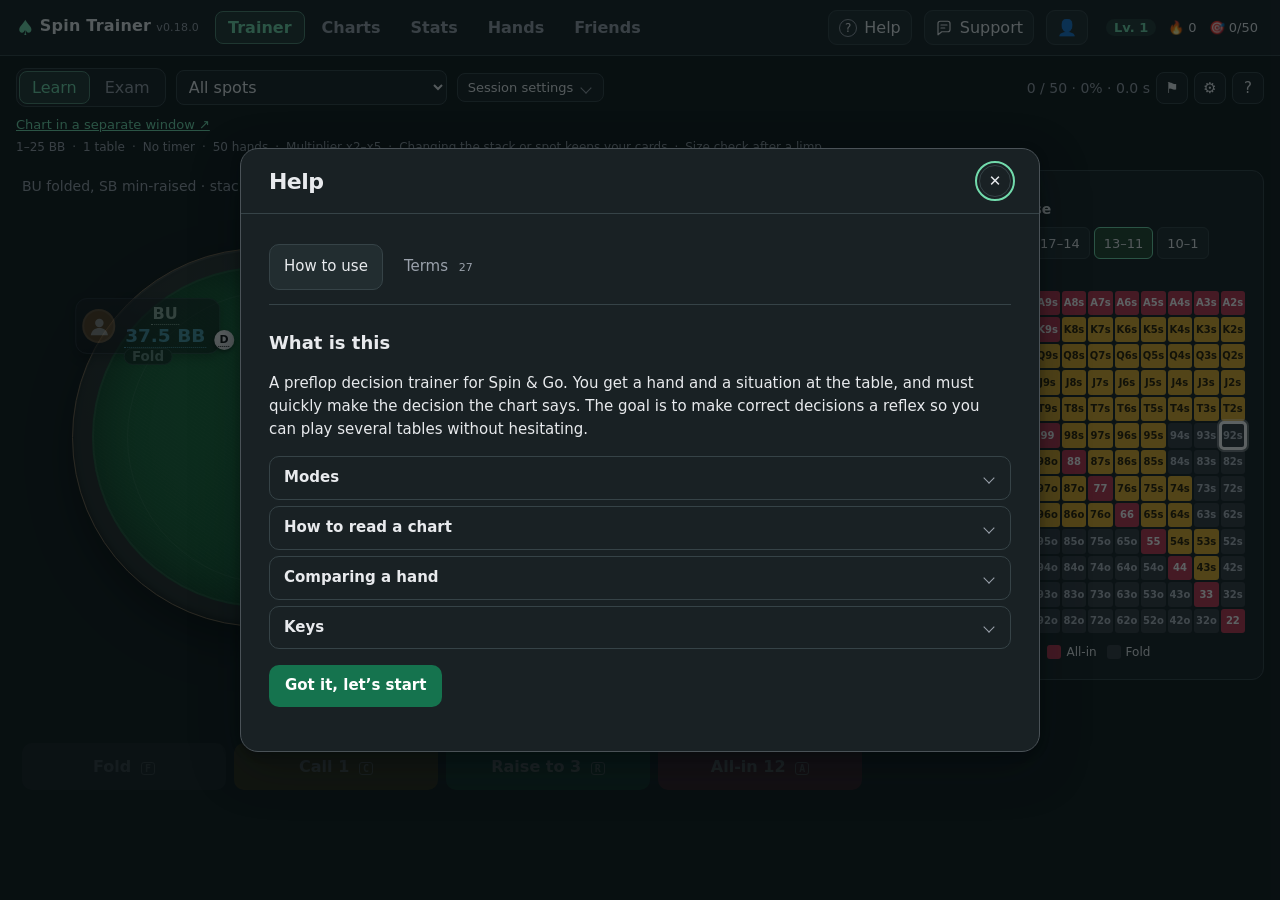
==== commit a4b34938: "Версия 0.18.0" ====
--- a/index.html
+++ b/index.html
@@ -20,8 +20,8 @@
       @keyframes boot-pulse { 50% { transform: scale(0.92) rotate(-6deg); } }
       @media (prefers-reduced-motion: reduce) { .boot img { animation: none; } }
     </style>
-    <script type="module" crossorigin src="./assets/index-B7CaMTGc.js"></script>
-    <link rel="stylesheet" crossorigin href="./assets/index-DjHJSllm.css">
+    <script type="module" crossorigin src="./assets/index-B6NXNkui.js"></script>
+    <link rel="stylesheet" crossorigin href="./assets/index-DvkSseh6.css">
   </head>
   <body>
     <div id="root">
--- a/assets/index-DvkSseh6.css
+++ b/assets/index-DvkSseh6.css
@@ -0,0 +1 @@
+:root{--bg: #111719;--panel: #192124;--panel-2: #222d30;--line: #364347;--text: #e8eaed;--muted: #9aa1ab;--accent: #72dbac;--accent-soft: color-mix(in srgb, var(--accent) 12%, var(--panel));--surface-edge: color-mix(in srgb, var(--muted) 38%, var(--panel));--on-action: #fff;--level-badge-bg: #176749;--level-badge-text: #fff;--primary: #15734e;--scrim: rgb(5 13 15 / 65%);--shadow-ink: rgb(2 9 12 / 34%);--shadow-pop: 0 16px 48px var(--shadow-ink), 0 2px 8px var(--shadow-ink);--text-small: .8125rem;--text-body: .9375rem;--text-section: 1.125rem;--text-title: clamp(1.5rem, 2.4vw, 2rem);--dialog-pad: clamp(16px, 3vw, 28px);--motion: .16s;--danger: #e5534b;--pot-ink: #f5e9c5;--felt-glow: #297f55;--rail-trim: #75604a;--felt: #1c6b3c;--felt-dark: #145230;--rail: #252a29;--rail-light: #464d48;--suit-s: #22252b;--suit-h: #c8313b;--suit-d: #2563c9;--suit-c: #1e8a4a;--c-fold: #343941;--c-fold-text: #b2b8c1;--c-call: #e3ac2b;--c-allin: #be344f;--c-raise: #227c49;--c-raise-light: #7fd39b;--c-raise-deep: #16613a;--c-raise-pale: #b5e8c4;--c-call-ink: #2a1d00;--c-raise-ink: #0b2a17;--heat-ok: #2f6e52;--heat-bad-rgb: 229, 72, 77;--heat-bad: rgb(var(--heat-bad-rgb));--heat-text: #fff;color-scheme:dark;font-family:Inter,system-ui,-apple-system,Segoe UI,Roboto,sans-serif;color:var(--text);background:var(--bg)}*{box-sizing:border-box}body{margin:0;background:var(--bg);min-width:320px}button,select,input{font:inherit;color:inherit}button{cursor:pointer}kbd{font-size:10px;opacity:.6;border:1px solid currentColor;border-radius:3px;padding:0 3px;margin-left:4px}.topbar{display:flex;align-items:center;gap:16px;padding:10px 16px;border-bottom:1px solid var(--line);background:var(--panel)}.brand{font-weight:700;letter-spacing:.2px}.brand .logo{color:var(--accent)}.brand .ver{font-size:11px;color:var(--muted);font-weight:500;white-space:nowrap}.topbar nav{display:flex;gap:4px}.topbar nav button,.seg button{background:transparent;border:1px solid transparent;border-radius:8px;padding:6px 12px;color:var(--muted)}.topbar nav button.active,.seg button.active{background:var(--panel-2);border-color:var(--line);color:var(--text)}.seg button.active.exam{background:#3a1d20;border-color:#6b2b30;color:#ffb3b0}main{padding:12px 16px 24px}.page{max-width:900px;margin:0 auto}.toolbar{display:flex;flex-wrap:wrap;align-items:center;gap:10px;margin-bottom:10px}.seg{display:flex;gap:2px;background:var(--panel);border:1px solid var(--line);border-radius:10px;padding:2px}select{background:var(--panel);border:1px solid var(--line);border-radius:8px;padding:6px 8px}.check{display:flex;align-items:center;gap:6px;font-size:13px;color:var(--muted)}.progress{margin-left:auto;font-variant-numeric:tabular-nums;color:var(--muted);font-size:14px}.trainer-body{display:grid;grid-template-columns:1fr;gap:16px;align-items:start}.trainer-body.with-charts{grid-template-columns:minmax(0,1fr) 380px}@media(max-width:1100px){.trainer-body.with-charts{grid-template-columns:1fr}}.spot-caption{color:var(--muted);font-size:14px;margin-bottom:6px}.spot-caption b{color:var(--text)}.table-wrap{position:relative;width:100%;max-width:var(--tw, 900px);aspect-ratio:16 / 9.5;margin:0 auto;container-type:inline-size}@supports not (aspect-ratio: 1){.table-wrap:before,.pcard:before{content:"";display:block}.table-wrap:before{padding-top:59.375%}.pcard:before{padding-top:140%}@media(max-width:640px){.table-wrap:before{padding-top:71.875%}}}.table-rail{position:absolute;top:9%;right:6%;bottom:15%;left:6%;border-radius:999px;background:radial-gradient(ellipse at 50% 30%,var(--rail-light),var(--rail) 70%);box-shadow:0 18px 40px #0000008c,inset 0 2px #ffffff14,inset 0 -3px 6px #0006;border:1px solid var(--rail-trim);padding:2.2%}.table-felt{width:100%;height:100%;border-radius:999px;background:repeating-linear-gradient(35deg,transparent 0 2px,rgb(255 255 255 / 1.4%) 2px 3px),radial-gradient(ellipse at 50% 40%,var(--felt-glow) 0%,var(--felt) 45%,var(--felt-dark) 100%);box-shadow:inset 0 0 0 2px #ffffff12,inset 0 0 50px #00000073;position:relative}.table-felt:after{content:"";position:absolute;top:7%;right:5%;bottom:7%;left:5%;border-radius:999px;border:1px solid rgba(255,255,255,.07)}.felt-mark{position:absolute;left:0;right:0;bottom:18%;text-align:center;font-weight:800;letter-spacing:6px;font-size:clamp(9px,2.2cqw,18px);color:#ffffff0f}.pot{position:absolute;left:50%;top:46%;transform:translate(-50%,-50%);background:#00000061;border-radius:999px;padding:.5cqw 1.8cqw;font-size:clamp(10px,1.8cqw,15px);color:var(--pot-ink);font-variant-numeric:tabular-nums;box-shadow:inset 0 0 0 1px #ffffff1f;white-space:nowrap;z-index:1}.seat{position:absolute;display:flex;flex-direction:column;align-items:center;transform:translate(-50%,-50%);z-index:2}.seat-bottom{left:50%;top:81%}.seat-left{left:15%;top:25%}.seat-right{left:85%;top:25%}.seat-top{left:50%;top:15%}.seat-cards{display:flex;gap:.5cqw;margin-bottom:-1.4cqw;z-index:1;min-height:1cqw}.seat-box{position:relative;display:flex;align-items:center;gap:1cqw;background:linear-gradient(180deg,#1a1d22,#0e1013);border:1px solid #333944;border-radius:1.4cqw;padding:.6cqw 1.6cqw .6cqw .7cqw;min-width:clamp(76px,15cqw,140px);z-index:2;box-shadow:0 4px 10px #00000073;color:#e8eaed}.seat-info{display:flex;flex-direction:column;align-items:center;flex:1;line-height:1.2}.seat.hero .seat-box{border-color:var(--accent);box-shadow:0 0 0 1px #3fb27f59,0 4px 14px #00000080}.seat.folded .seat-box{opacity:.55}.seat-name{font-weight:700;font-size:clamp(12px,2cqw,16px);white-space:nowrap}.hero-tag{margin-left:6px;font-size:.7em;background:var(--accent);color:#062615;border-radius:4px;padding:0 4px;vertical-align:2px}.seat-stack{color:#6fc2ff;font-weight:700;font-size:clamp(13px,2.2cqw,19px);font-variant-numeric:tabular-nums;white-space:nowrap}.avatar{flex:none;width:clamp(18px,4cqw,36px);aspect-ratio:1;border-radius:50%;display:grid;place-items:center;background:var(--av, #3a4250);box-shadow:inset 0 0 0 2px #ffffff26}.avatar svg{width:72%;fill:#ffffffd9}.av-BU{--av: #8a5a2b}.av-SB{--av: #2f5a8f}.av-BB{--av: #6a4a8c}.av-hero{--av: #1f7a4d}.seat-tag{position:absolute;left:50%;top:100%;transform:translate(-50%,-30%);background:#0e1013;border:1px solid #333944;border-radius:99px;padding:0 .9cqw;font-size:clamp(11px,1.6cqw,14px);font-weight:700;white-space:nowrap;z-index:3}.dealer-btn{position:absolute;right:-1.6cqw;bottom:.4cqw;width:clamp(14px,2.4cqw,22px);aspect-ratio:1;border-radius:50%;background:radial-gradient(circle at 35% 30%,#fff,#d9d9d9);color:#111;font-weight:800;font-size:clamp(8px,1.3cqw,12px);display:grid;place-items:center;box-shadow:0 2px 4px #00000080;z-index:3}.bet-spot{position:absolute;transform:translate(-50%,-50%);display:flex;align-items:center;gap:.6cqw;z-index:1}.bet-bottom{--chip-origin: 0, 9cqw;left:50%;top:57%}.bet-left{--chip-origin: -11cqw, -3cqw;left:29%;top:43%}.bet-right{--chip-origin: 11cqw, -3cqw;left:71%;top:43%}.bet-top{--chip-origin: 0, -7cqw;left:50%;top:34%}.bet-amount{background:#00000073;color:#fff;font-weight:700;font-size:clamp(9px,1.5cqw,13px);border-radius:99px;padding:0 .8cqw;font-variant-numeric:tabular-nums}.chip-stack{position:relative;width:clamp(13px,3cqw,26px);height:calc(clamp(13px,3cqw,26px)*.62 + 12px)}.chip-stack i{position:absolute;left:0;width:100%;aspect-ratio:1 / .62;border-radius:50%;background:radial-gradient(ellipse closest-side,var(--chip) 54%,rgb(255 255 255 / 70%) 58% 65%,var(--chip) 69% 77%,transparent 81%),repeating-conic-gradient(from 10deg,var(--chip) 0deg 34deg,#eee6d4 34deg 52deg,var(--chip) 52deg 60deg);box-shadow:0 1.5px color-mix(in srgb,var(--chip),black 45%),0 2.5px 2px #0000006b}.c-small{--chip: #3d7bd9}.c-red{--chip: #d23c3c}.c-green{--chip: #23945a}.c-black{--chip: #2a2d33}.act-fold{color:#9aa1ab}.act-limp,.act-call{color:#ffd36b}.act-minraise{color:#7ee2a4}.act-push{color:#ff8a98}.table-wrap.anim .seat-cards>*{animation:deal .32s cubic-bezier(.2,.8,.3,1) backwards}.table-wrap.anim .seat-cards>*:nth-child(2){animation-delay:.07s}.table-wrap.anim .seat-left .seat-cards>*{--from: 18cqw, 12cqw}.table-wrap.anim .seat-right .seat-cards>*{--from: -18cqw, 12cqw}.table-wrap.anim .seat-top .seat-cards>*{--from: 0, 14cqw}.table-wrap.anim .seat-bottom .seat-cards>*{--from: 0, -18cqw;animation-delay:.12s}.table-wrap.anim .seat-bottom .seat-cards>*:nth-child(2){animation-delay:.19s}.table-wrap.anim .chip-stack{animation:chip-in .35s cubic-bezier(.2,.75,.3,1) backwards}.table-wrap.anim .overlay{animation:pop .16s ease-out}@keyframes deal{0%{transform:translate(var(--from, 0, 0)) scale(.55) rotate(-8deg);opacity:0}}@keyframes chip-in{0%{opacity:0;transform:translate(var(--chip-origin)) scale(.85) rotate(-9deg)}76%{opacity:1;transform:translateY(-1px) rotate(2deg)}}@keyframes pop{0%{opacity:0;transform:translate(-50%,-50%) scale(.92)}}@media(prefers-reduced-motion:reduce){.table-wrap.anim *,.table-wrap.anim .overlay{animation:none!important}}.pcard{width:clamp(42px,7.6cqw,72px);aspect-ratio:5 / 7;border-radius:8px;position:relative;color:#fff;box-shadow:0 4px 10px #00000080,inset 0 0 0 2px #ffffff2e;font-weight:800;overflow:hidden}.pcard.suit-s{background:linear-gradient(160deg,#353942,var(--suit-s))}.pcard.suit-h{background:linear-gradient(160deg,#e04650,var(--suit-h))}.pcard.suit-d{background:linear-gradient(160deg,#3b7be0,var(--suit-d))}.pcard.suit-c{background:linear-gradient(160deg,#2aa45c,var(--suit-c))}.pcard-corner{position:absolute;left:8%;top:4%;display:flex;flex-direction:column;align-items:center;line-height:1}.pcard-rank{font-size:clamp(14px,2.6cqw,24px)}.pcard-suit{font-size:clamp(12px,2.2cqw,20px)}.pcard-big{position:absolute;right:8%;bottom:2%;font-size:clamp(26px,4.6cqw,44px);line-height:1}@supports not (width: 1cqw){.pcard{width:52px}.pcard.back{width:34px}.table-unit.compact .pcard{width:36px}.table-unit.compact .pcard.back{width:24px}.pcard-rank{font-size:16px}.pcard-suit{font-size:13px}.pcard-big{font-size:26px}.table-unit.compact .pcard-big{font-size:20px}.seat-cards{margin-bottom:-5px}.seat-cards>*+*{margin-left:3px}.pot{padding:2px 8px;font-size:13px}.seat-name,.seat-stack{font-size:14px}.table-unit.compact .seat-name,.table-unit.compact .seat-stack{font-size:12px}.seat-tag{padding:0 4px;font-size:11px}.dealer-btn{right:-7px;bottom:2px;width:16px;height:16px;font-size:10px}.seat-box{min-width:76px;padding:3px 6px;border-radius:7px}.avatar{width:22px;height:22px}.bet-left,.bet-right{top:max(43%,calc(25% + 72px))}.bet-left{left:20%}.bet-right{left:80%}.bet-bottom,.bet-top{left:calc(50% + 72px);transform:translateY(-50%)}.bet-bottom{top:max(72%,calc(25% + 98px))}.bet-top{top:22%}.bet-amount{margin-left:3px;padding:0 4px;font-size:11px}.chip-stack{width:16px;height:22px}.chip-stack i{height:10px;background-color:var(--chip)}}.pcard.dimmed{filter:grayscale(.85) brightness(.55)}.pcard.back{width:clamp(30px,5cqw,46px);background:repeating-linear-gradient(45deg,#1f7a44 0,#1f7a44 4px,#1a6a3b 4px,#1a6a3b 8px);box-shadow:0 3px 8px #00000080,inset 0 0 0 2px #ffffff8c}.overlay{position:absolute;left:50%;top:46%;transform:translate(-50%,-50%);background:#0e1013f0;border:2px solid var(--line);border-radius:14px;padding:14px 20px;text-align:center;display:flex;flex-direction:column;gap:8px;align-items:center;z-index:10;min-width:min(440px,90%)}.overlay.ok{border-color:var(--accent)}.overlay.warn{border-color:var(--c-call)}.overlay.bad{border-color:var(--danger)}.overlay.ok b{color:#7ee2a4}.overlay.warn b{color:#ffd36b}.overlay.bad b{color:#ff9a94}.overlay small{color:var(--muted)}.overlay.summary{min-width:min(560px,94%);max-height:90%;overflow:auto}.overlay.summary h2{margin:0}.mistake-list{text-align:left;font-size:13px;width:100%}.mistake-list ul{margin:0;padding-left:18px}.action-bar{max-width:900px;margin:8px auto 0;display:flex;flex-direction:column;gap:8px}.action-bar.disabled{opacity:.55}.sizing{display:flex;align-items:center;gap:10px;justify-content:flex-end;flex-wrap:wrap}.presets{display:flex;gap:4px}.presets button,.depths button{background:var(--panel-2);border:1px solid var(--line);border-radius:6px;padding:4px 9px;font-size:13px}.presets button.active,.depths button.active{background:#24452f;border-color:var(--accent)}.sizing input[type=range]{width:180px;accent-color:var(--accent)}.size-value{min-width:64px;text-align:right;font-weight:700;font-variant-numeric:tabular-nums}.buttons{display:flex;gap:8px;justify-content:flex-end;flex-wrap:wrap}.btn{border:none;border-radius:10px;padding:14px 18px;min-width:130px;font-weight:700;font-size:16px;background:var(--panel-2);color:var(--text);box-shadow:inset 0 0 0 1px var(--surface-edge)}.btn:is(.btn-call,.btn-raise,.btn-allin,.btn-next,.primary){color:var(--on-action);box-shadow:none}.btn:disabled{opacity:.57;cursor:default}.btn-fold{background:var(--c-fold);color:var(--c-fold-text)}.btn-call{background:#8a6514}.btn.primary,.btn-raise{background:var(--primary)}.btn-allin{background:#a3283d}.btn-next{background:#2d3a4d;padding:8px 16px;min-width:0;font-size:14px}.btn:not(:disabled):hover{filter:brightness(1.12)}.side{position:sticky;top:8px}.charts-panel{background:var(--panel);border:1px solid var(--line);border-radius:12px;padding:12px}.charts-controls{display:flex;flex-direction:column;gap:8px}.depths{display:flex;flex-wrap:wrap;gap:4px}.chart-title{margin:10px 0 8px;font-weight:600;font-size:14px}.matrix{display:grid;grid-template-columns:repeat(13,1fr);gap:2px}.cell{aspect-ratio:1;display:grid;place-items:center;font-size:clamp(8px,1.1vw,12px);font-weight:600;border-radius:3px;-webkit-user-select:none;user-select:none}@supports not (aspect-ratio: 1){.cell{display:block}.cell:before{content:"";display:block;padding-top:100%}.cell>span{position:absolute;top:0;right:0;bottom:0;left:0;display:grid;place-items:center}}.charts-panel.compact .cell{font-size:9px}.cell.hl{outline:3px solid #fff;outline-offset:-1px;box-shadow:0 0 0 4px #ffffff59;position:relative;z-index:1}.legend{display:flex;flex-wrap:wrap;gap:10px;margin-top:10px;font-size:12px;color:var(--muted)}.legend-item{display:flex;align-items:center;gap:5px}.legend-item i{width:14px;height:14px;border-radius:3px;display:inline-block}.note{margin-top:10px;font-size:12px;color:var(--muted)}.stats.empty{color:var(--muted);padding:40px 0;text-align:center}.kpis{display:grid;grid-template-columns:repeat(auto-fit,minmax(170px,1fr));gap:10px}.kpi{background:var(--panel);border:1px solid var(--line);border-radius:12px;padding:12px;display:flex;flex-direction:column;gap:4px}.kpi span{color:var(--muted);font-size:12px}.kpi b{font-size:24px;font-variant-numeric:tabular-nums}.stats h3{margin:22px 0 8px;font-size:15px}.bars{display:flex;align-items:flex-end;gap:6px;height:160px;background:var(--panel);border:1px solid var(--line);border-radius:12px;padding:12px 12px 30px;overflow-x:auto}.bar-col{flex:0 0 34px;height:100%;display:flex;flex-direction:column;justify-content:flex-end;align-items:center;font-size:10px;color:var(--muted);position:relative}.bar{width:100%;background:var(--accent);border-radius:4px 4px 0 0}.bar-col span{position:absolute;bottom:-16px}.bar-col small{position:absolute;bottom:-28px}.spot-table{width:100%;border-collapse:collapse;font-size:14px}.spot-table th,.spot-table td{text-align:left;padding:6px 8px;border-bottom:1px solid var(--line)}.spot-table th{color:var(--muted);font-weight:500}.spot-table td.bad{color:#ff9a94}.spot-table td.good{color:#7ee2a4}.mistakes{font-size:14px;padding-left:18px}.link{background:none;border:none;margin-top:20px;text-decoration:underline;color:var(--muted)}.link.danger:hover{color:var(--danger)}@media(max-width:640px){main{padding:8px}.btn{min-width:0;flex:1;padding:12px 8px;font-size:14px}.progress{margin-left:0}}.toolbar-right{margin-left:auto;display:flex;align-items:center;gap:6px}.toolbar-right .progress{margin-left:0}.icon-btn{width:32px;height:32px;border-radius:8px;border:1px solid var(--line);background:var(--panel);color:var(--text);font-size:15px;display:inline-grid;place-items:center}.icon-btn:hover{border-color:var(--accent)}.depth-filter{display:flex;align-items:center;gap:4px;font-size:13px;color:var(--muted)}.depth-filter input,.editor-tools input,.raise-adder input{width:52px;background:var(--panel);border:1px solid var(--line);border-radius:6px;padding:5px 6px}.set-note{font-size:12px;color:var(--c-call);margin-bottom:6px}button:focus-visible,select:focus-visible,input:focus-visible{outline:2px solid var(--accent);outline-offset:1px}.play{position:relative;display:grid;gap:14px}.play{--free-h: calc(100vh - var(--chrome-h, 200px) - 16px);--tw: clamp(300px, calc((var(--free-h) - 140px) / .594), 900px)}.play.tables-2{--tw: clamp(260px, calc((var(--free-h) - 130px) / .594), 760px)}.play.tables-3,.play.tables-4{--tw: clamp(240px, calc(((var(--free-h) - 14px) / 2 - 128px) / .594), 760px)}.play.tables-2,.play.tables-3,.play.tables-4{grid-template-columns:repeat(2,minmax(0,calc(var(--tw) + 24px)));justify-content:center}@media(max-width:900px){.play.tables-2,.play.tables-3,.play.tables-4{--tw: 900px;grid-template-columns:1fr}}.table-unit>.spot-caption,.table-unit>.timer,.table-unit>.action-bar{max-width:var(--tw, 900px);margin-left:auto;margin-right:auto}.action-bar.compact .sizing input[type=range]{display:none}.action-bar.compact .btn{white-space:nowrap}.action-bar.compact .btn kbd{display:none}.action-bar.compact{gap:5px;margin-top:4px}.table-unit{min-width:0;border-radius:14px;border:2px solid transparent;padding:4px}.table-unit.compact{background:var(--panel);border-color:var(--line);padding:8px}.table-unit.compact.active{border-color:var(--accent);box-shadow:0 0 0 3px #3fb27f2e}.table-unit.idle{display:grid;place-items:center;min-height:200px}.idle-note{color:var(--muted);font-size:13px}.table-unit.compact .spot-caption{font-size:12px}.timer{height:5px;border-radius:99px;background:var(--panel-2);overflow:hidden;margin:2px auto 6px;max-width:900px}.timer i{display:block;height:100%;background:var(--accent);transition:width .1s linear}.timer.low i{background:var(--danger)}.action-bar.compact .btn{min-width:0;padding:7px 8px;font-size:13px;flex:1}.action-bar.compact .presets button{padding:3px 6px;font-size:12px}.overlay.flash{min-width:0;padding:8px 16px}.overlay.flash b{font-size:26px}.explain{width:100%;text-align:left;display:flex;flex-direction:column;gap:6px;margin-top:4px}.explain-title{font-size:12px;color:var(--muted)}.depth-strip{display:flex;flex-wrap:wrap;gap:4px}.depth-chip{display:inline-flex;flex-direction:column;align-items:center;padding:3px 7px;border-radius:6px;font-size:11px;font-weight:700;background:var(--c-fold);color:var(--c-fold-text);line-height:1.2}.depth-chip em{font-style:normal;font-weight:500;opacity:.8;font-size:10px}.depth-chip.k-call,.depth-chip.k-limp,.depth-chip.k-check{background:var(--c-call);color:var(--c-call-ink)}.depth-chip.k-raise{background:var(--c-raise);color:#fff}.depth-chip.k-allin{background:var(--c-allin);color:#fff}.depth-chip.cur{outline:2px solid var(--text);outline-offset:1px}.explain-nb{font-size:12px;color:var(--muted)}.completed-session .row-buttons{justify-content:center}.session-modal .modal-body{display:flex;flex-direction:column;gap:16px}.session-modal .modal-body :is(h4,p,.row-buttons){margin:0}.session-modal h4{padding-bottom:8px}.row-buttons{display:flex;gap:8px;flex-wrap:wrap}.modal-backdrop{position:fixed;top:0;right:0;bottom:0;left:0;background:var(--scrim);display:grid;place-items:center;z-index:100;padding:16px}.modal{width:min(640px,100%);min-width:0;max-height:90vh;max-height:min(90dvh,calc(100dvh - 32px));display:flex;flex-direction:column;overflow:hidden;color:var(--text);background:var(--panel);border:1px solid var(--surface-edge);border-radius:18px;box-shadow:var(--shadow-pop)}.modal-head{display:flex;justify-content:space-between;align-items:center;flex:none;gap:16px;padding:16px var(--dialog-pad);border-bottom:1px solid var(--line)}.modal-head h2{margin:0;font-size:clamp(1.125rem,2vw,1.375rem);letter-spacing:-.025em;line-height:1.25;overflow-wrap:anywhere}.modal-head .icon-btn{flex:none;border-radius:50%}.modal-body{overflow:auto;overscroll-behavior:contain;padding:20px var(--dialog-pad) var(--dialog-pad);font-size:var(--text-body);line-height:1.55}.modal-body>:first-child{margin-top:0}.modal-body>:last-child{margin-bottom:0}.modal-body h3{font-size:var(--text-section);margin:24px 0 8px}.modal-body ul{padding-left:18px;margin:4px 0}.sw{display:inline-block;width:12px;height:12px;border-radius:3px;vertical-align:-1px}.sw.fold{background:var(--c-fold)}.sw.call{background:var(--c-call)}.sw.raise{background:var(--c-raise)}.sw.allin{background:var(--c-allin)}.keys{border-collapse:collapse;width:100%;margin:6px 0}.keys td{padding:6px 4px;border-bottom:1px solid var(--line)}.keys kbd{font-size:12px;opacity:1;padding:1px 6px;margin-right:4px}.keys button,.panel button,.hint button,.tool button,.raise-adder button{background:var(--panel-2);border:1px solid var(--line);border-radius:7px;padding:5px 10px;font-size:13px}.listening{color:var(--c-call)}.row{display:flex;flex-wrap:wrap;align-items:center;gap:8px}.page.wide{max-width:1100px}.charts-page{display:flex;flex-direction:column;gap:12px}.panel{background:var(--panel);border:1px solid var(--line);border-radius:12px;padding:12px;display:flex;flex-direction:column;gap:10px}.panel label{font-size:13px;color:var(--muted)}.spacer{flex:1}.panel button.danger,.tool button.danger{color:#ffb3b0;border-color:#6b2b30}.name-input{background:var(--panel-2);border:1px solid var(--line);border-radius:7px;padding:5px 8px;font-size:13px;width:200px}.msg{font-size:13px;color:var(--c-call)}.hint{font-size:13px;color:var(--muted)}.src{color:var(--muted);font-weight:400;font-size:12px}.charts-page .matrix{max-width:640px}.compare{display:grid;grid-template-columns:repeat(2,minmax(0,1fr));gap:16px}@media(max-width:800px){.compare{grid-template-columns:1fr}}.cell{position:relative}.cell.changed{box-shadow:inset 0 0 0 2px #fff}.cell .mark{position:absolute;top:2px;right:2px;width:6px;height:6px;border-radius:50%;background:#ff3b4f;box-shadow:0 0 0 1px #000}.chart.editing .cell{cursor:crosshair}.cell.painting{outline:2px dashed #fff;outline-offset:-2px}.notes{display:flex;flex-direction:column;gap:6px;font-size:13px}.dispute-list ul{margin:4px 0 0;padding-left:18px}.editor{display:flex;flex-direction:column;gap:10px}.brushes,.raise-adder{display:flex;flex-wrap:wrap;align-items:center;gap:6px}.lbl{font-size:13px;color:var(--muted)}.brushes button{display:flex;align-items:center;gap:6px}.brushes button i{width:14px;height:14px;border-radius:3px}.brushes button.active{border-color:#fff;background:#2b3340}.editor-tools{display:grid;grid-template-columns:repeat(auto-fit,minmax(240px,1fr));gap:10px}.tool{display:flex;flex-direction:column;gap:6px;background:var(--panel-2);border:1px solid var(--line);border-radius:10px;padding:10px;font-size:13px}.tool button{align-self:flex-start}.report-text{width:100%;background:var(--panel-2);border:1px solid var(--line);border-radius:8px;padding:8px;color:var(--text);font:inherit;resize:vertical}.report-ctx{white-space:pre-wrap;font-size:12px;background:var(--panel-2);border-radius:8px;padding:8px;max-height:220px;overflow:auto}.report-list{list-style:none;padding:0;display:flex;flex-direction:column;gap:6px}.report-list li{display:flex;justify-content:space-between;gap:8px;flex-wrap:wrap;border-bottom:1px solid var(--line);padding-bottom:6px;font-size:13px}.report-list button,.danger-btn{background:var(--panel-2);border:1px solid var(--line);border-radius:7px;padding:4px 9px;font-size:12px}.danger-btn{color:#ffb3b0;border-color:#6b2b30}.modal-body code{background:var(--panel-2);padding:0 4px;border-radius:4px}.cmp-stat{font-size:14px}.cmp-stat b{font-size:20px;color:var(--accent)}.cmp-rows h3{margin:8px 0 4px;font-size:15px}.passport{font-size:13px;color:var(--muted);background:var(--panel-2);border-radius:10px;padding:10px 12px}.passport ul{margin:4px 0 0;padding-left:18px}.progress-card{display:grid;grid-template-columns:2fr 1fr 1fr;gap:10px;margin-bottom:14px}.progress-card>div{background:var(--panel);border:1px solid var(--line);border-radius:12px;padding:12px;display:flex;align-items:center;gap:12px}.pc-badge{flex:0 0 48px;height:48px;border-radius:50%;display:grid;place-items:center;font-size:20px;font-weight:800;background:var(--level-badge-bg);color:var(--level-badge-text)}.pc-main{flex:1;display:flex;flex-direction:column;gap:5px;min-width:0}.pc-bar,.ach-bar{height:8px;background:var(--panel-2);border-radius:99px;overflow:hidden}.pc-bar i,.ach-bar i{display:block;height:100%;background:var(--accent);border-radius:99px}.pc-stat>div{display:flex;flex-direction:column}.pc-stat b{font-size:22px;font-variant-numeric:tabular-nums}.fire{font-size:30px;filter:grayscale(1) opacity(.4)}.fire.on{filter:none}.muted{color:var(--muted)}.stats-filter{display:flex;flex-wrap:wrap;align-items:center;gap:10px;margin:6px 0 12px}.day-charts{display:grid;grid-template-columns:1fr 1fr;gap:10px}.day-info{grid-column:1 / -1;font-size:13px;min-height:18px}.day-chart{background:var(--panel);border:1px solid var(--line);border-radius:12px;padding:10px 12px}.dc-head{display:flex;justify-content:space-between;font-size:12px;margin-bottom:6px}.dc-plot{display:flex;align-items:flex-end;gap:2px;height:110px;border-bottom:1px solid var(--line)}.dc-col{flex:1;height:100%;display:flex;align-items:flex-end;border-radius:4px 4px 0 0}.dc-col.hl{background:#ffffff0d}.dc-bar{width:100%;border-radius:4px 4px 0 0}.dc-bar.acc{background:var(--accent)}.dc-bar.spd{background:#5b8def}.dc-axis{display:flex;justify-content:space-between;font-size:11px;color:var(--muted);margin-top:4px}.table-scroll{overflow-x:auto}.depth-grid td.dg{text-align:center;font-variant-numeric:tabular-nums}.depth-grid th:not(:first-child){text-align:center}.depth-grid td small{display:block;font-size:10px;color:var(--muted)}.depth-grid td.none{color:var(--line)}.depth-grid tr.total td{font-weight:700}.spot-table td.bad{background:#e5484d1f}.spot-table td.good{background:#3fb27f1a}.em-body{display:grid;grid-template-columns:minmax(0,520px) 1fr;gap:16px;align-items:start}.em-top{font-size:14px}.heat-scale{background:linear-gradient(90deg,rgba(var(--heat-bad-rgb),.3),var(--heat-bad)) var(--c-fold);width:34px!important}.achievements{display:grid;grid-template-columns:repeat(auto-fill,minmax(220px,1fr));gap:8px}.ach{display:flex;gap:10px;align-items:center;background:var(--panel);border:1px solid var(--line);border-radius:12px;padding:10px;opacity:.6}.ach>div{flex:1;display:flex;flex-direction:column;gap:3px;min-width:0}.ach small{font-size:11px;color:var(--muted)}.ach-icon{font-size:26px;filter:grayscale(1)}.ach.done{opacity:1;border-color:#3c6b55;background:linear-gradient(135deg,#18261f,var(--panel))}.ach.done .ach-icon{filter:none}.topbar-progress{margin-left:auto;display:flex;align-items:center;gap:12px;font-size:13px;font-variant-numeric:tabular-nums;background:none;border:none;color:var(--text);padding:4px 6px;border-radius:8px}.topbar-progress:hover{background:var(--panel-2)}.topbar-progress .lvl{background:var(--accent-soft);color:var(--accent);border-radius:99px;padding:1px 8px;font-weight:700}.topbar-progress .goal-done{color:var(--accent)}.toasts{position:fixed;right:16px;top:58px;display:flex;flex-direction:column;gap:8px;z-index:50}.toast{display:flex;align-items:center;gap:10px;background:#18261f;border:1px solid #3c6b55;border-radius:12px;padding:10px 14px;box-shadow:0 8px 24px #00000080;animation:toast-in .25s ease-out;font-size:14px}.toast span{font-size:26px}.toast small{display:block;color:var(--muted)}@keyframes toast-in{0%{transform:translateY(-12px);opacity:0}}@media(max-width:760px){.progress-card,.day-charts,.em-body{grid-template-columns:1fr}.topbar{flex-wrap:wrap;row-gap:6px}}.ach-progress{display:flex;align-items:center;gap:6px}.ach-progress .ach-bar{flex:1}.ach-progress small{font-variant-numeric:tabular-nums;white-space:nowrap}.toolbar-more{display:none;order:3;width:100%;flex-wrap:wrap;align-items:center;gap:12px;padding:14px;background:var(--panel);border:1px solid var(--line);border-radius:10px}.toolbar-more.open{display:flex}.session-summary{display:flex;flex-wrap:wrap;gap:6px 16px;margin:0 0 14px;color:var(--muted);font-size:12px;line-height:1.5}.session-summary strong{color:var(--text)}.toolbar-more .check:has(input:checked){color:var(--text)}.toolbar>select{max-width:100%}.toolbar-more select{max-width:100%}.tb-more-btn.open{border-color:var(--accent)}.chart-overview{display:grid;grid-template-columns:minmax(0,clamp(320px,calc(100dvh - 380px),520px)) minmax(240px,1fr);align-items:start;gap:24px}.chart-details{display:grid;gap:16px;min-width:0}.chart-source{color:var(--muted);font-size:13px;overflow-wrap:anywhere}.chart-source summary{cursor:pointer}.chart-overview .matrix{max-width:520px}.chart-overview .cell{font-size:12px}.charts-page select{max-width:100%;min-width:0}.charts-page .seg{flex-wrap:wrap}@media(max-width:800px){.chart-overview{grid-template-columns:minmax(0,1fr)}.chart-overview .matrix{max-width:100%}.chart-overview .cell{font-size:clamp(9px,2.4vw,12px)}}.tb-more-btn{display:inline-block;background:var(--panel);border:1px solid var(--line);border-radius:8px;padding:6px 10px;font-size:13px;color:var(--text)}@media(max-width:640px){.tb-more-btn{display:inline-block}.toolbar-more{display:none;width:100%;flex-wrap:wrap;gap:8px;padding:8px;background:var(--panel);border:1px solid var(--line);border-radius:10px}.toolbar-more.open{display:flex}.toolbar-right{width:100%}.toolbar-right .progress{margin-right:auto}.play{--tw: 900px}.action-bar .btn{flex:1;min-width:0;padding:12px 6px;font-size:14px}.action-bar .btn kbd{display:none}.sizing{flex-wrap:nowrap;gap:6px}.sizing input[type=range]{flex:1;min-width:40px;width:auto}.size-value{min-width:0;white-space:nowrap}.presets button{padding:4px 7px}.table-wrap{aspect-ratio:16 / 11.5}.topbar{padding:8px 10px;gap:8px}.topbar nav button{padding:6px 9px}.topbar-progress{gap:8px;padding:4px 2px}}:root[data-theme=light]{--bg: #f0f4f3;--accent: #176d50;--scrim: rgb(16 31 30 / 40%);--shadow-ink: rgb(12 36 32 / 16%);--panel: #ffffff;--panel-2: #edf2f0;--line: #cfdad6;--text: #1b1f24;--muted: #5f6874;--c-fold: #e3e6ea;--c-fold-text: #56606d;--heat-ok: #6fbf96;--heat-text: #1b1f24;color-scheme:light}:root[data-theme=light] .table-wrap{--accent: #72dbac;--bg: #0f1114;--panel: #171a1f;--panel-2: #1e2228;--line: #2a2f37;--text: #e8eaed;--muted: #9aa1ab;--c-fold: #343941;--c-fold-text: #b2b8c1;color:var(--text)}:root[data-theme=light] .seg button.active.exam{background:#fde8e8;border-color:#f2b8b5;color:#b42318}:root[data-theme=light] :is(.presets,.depths) button.active{background:#dff3e8}:root[data-theme=light] .brushes button.active{background:#e8ecf2;border-color:var(--text)}:root[data-theme=light] .spot-table td.bad{color:#b42318}:root[data-theme=light] .spot-table td.good{color:#1d7a46}:root[data-theme=light] :is(.tool button.danger,.danger-btn){color:#b42318;border-color:#f2b8b5}:root[data-theme=light] .ach.done{border-color:#9fd4b8;background:linear-gradient(135deg,#e6f5ec,#fff)}:root[data-theme=light] .toast{background:#fff;border-color:#9fd4b8;box-shadow:0 8px 24px #00000026}:root[data-theme=light] .dc-col.hl{background:#0000000d}:root[data-theme=light] .cell.hl{outline-color:var(--text)}:root[data-theme=light] .cell.changed{box-shadow:inset 0 0 0 2px var(--text)}:root[data-theme=light] .cell.painting{outline-color:var(--text)}:root[data-theme=light] .btn-next{background:#4a5a70}:root[data-theme=light] .table-unit.compact{background:#fff}.update-banner{display:flex;align-items:center;gap:12px;flex-wrap:wrap;padding:8px 16px;background:#18261f;border-bottom:1px solid #3c6b55;font-size:14px}.update-banner .btn{padding:6px 14px;min-width:0;font-size:13px}.update-banner .link{margin-top:0}:root[data-theme=light] .update-banner{background:#e6f5ec;border-color:#9fd4b8}.modal-body a{color:var(--accent)}.history>h2{margin:4px 0 6px}.dropzone{display:flex;flex-direction:column;align-items:center;gap:4px;padding:26px 16px;margin:12px 0;border:2px dashed var(--line);border-radius:14px;background:var(--panel);cursor:pointer;text-align:center}.dropzone:hover,.dropzone.over{border-color:var(--accent)}.kpi small{font-size:11px}.good-text{color:var(--accent)}.bad-text{color:var(--danger)}.ev-chart{background:var(--panel);border:1px solid var(--line);border-radius:12px;padding:10px 12px}.ev-chart svg{width:100%;height:auto;display:block}.ev-legend{display:flex;flex-wrap:wrap;gap:14px;font-size:12px;margin-bottom:4px}.ev-legend i{display:inline-block;width:14px;height:3px;border-radius:2px;vertical-align:3px;margin-right:4px}.sw-net{background:var(--accent)}.sw-ev{background:#5b8def}.ev-line{fill:none;stroke-width:2;stroke-linejoin:round}.ev-line.net,.ev-dot.net{stroke:var(--accent)}.ev-line.ev,.ev-dot.ev{stroke:#5b8def}.ev-dot{fill:var(--panel);stroke-width:2}.ev-zero{stroke:var(--line)}.ev-cross{stroke:var(--muted);stroke-dasharray:3 3}.ev-axis{fill:var(--muted);font-size:11px}.link-btn{background:none;border:0;padding:0;font:inherit;color:var(--accent, #4cc287);text-decoration:underline;cursor:pointer}.table-click{display:contents}.table-click.armed .table-wrap{cursor:pointer}.overlay .click-hint{opacity:.6;font-size:12px;margin-top:2px}.session-modal .mistake-list{overflow-y:auto;min-height:0;flex:1 1 auto;padding-right:6px;scrollbar-width:thin;scrollbar-color:var(--muted) transparent}.session-modal .mistake-list::-webkit-scrollbar{width:8px}.session-modal .mistake-list::-webkit-scrollbar-thumb{background:var(--muted);border-radius:4px}.session-modal .row-buttons{flex:none}.session-modal details{font-size:14px}.inline-chart{grid-row:var(--chart-row);min-width:0}.inline-chart .charts-panel{padding:0;border:0;background:none}.floating{position:fixed;z-index:40;background:var(--panel);border:1px solid var(--line);border-radius:12px;box-shadow:var(--shadow-pop);display:flex;flex-direction:column}.floating-head{display:flex;justify-content:space-between;align-items:center;gap:8px;padding:6px 8px 6px 12px;font-size:12px;color:var(--muted);cursor:grab;border-bottom:1px solid var(--line);-webkit-user-select:none;user-select:none;touch-action:none}.floating-body{padding:8px;overflow:auto;max-height:calc(100dvh - var(--floating-top, 120px) - 48px)}.floating-body .charts-panel{border:0;padding:0;background:none}.floating-body .charts-panel.compact .cell{font-size:clamp(8px,calc(var(--fw, 360px) / 40),13px)}.floating-resize{position:absolute;right:0;bottom:0;width:18px;height:18px;cursor:nwse-resize;background:linear-gradient(135deg,transparent 50%,var(--muted) 50%,var(--muted) 60%,transparent 60%,transparent 70%,var(--muted) 70%,var(--muted) 80%,transparent 80%);border-bottom-right-radius:12px;touch-action:none}body.dragging,body.dragging *{cursor:grabbing!important;-webkit-user-select:none!important;user-select:none!important}.icon-btn.small{width:24px;height:24px;font-size:16px;line-height:1}.crash{max-width:720px;margin:8vh auto;padding:24px;display:flex;flex-direction:column;gap:14px}.crash h1{margin:0;font-size:26px}.crash pre{background:var(--panel);border:1px solid var(--line);border-radius:8px;padding:12px;font-size:11px;white-space:pre-wrap;word-break:break-word;max-height:220px;overflow:auto;color:var(--muted)}.warn-banner{background:#5a3d0c;color:#ffe2a8;padding:8px 16px;font-size:13px;text-align:center}.set-management{font-size:13px;color:var(--muted)}.set-management summary{cursor:pointer}.charts-page .chart-title{margin:0}.charts-page .sets{gap:6px}.empty-state{max-width:560px;margin:56px auto;padding:28px;border:1px solid var(--line);border-radius:14px;background:var(--panel);text-align:center}.empty-state h2{margin:0 0 12px;font-size:22px}.empty-state p{color:var(--muted);line-height:1.6;margin:0 0 24px}.history>p{line-height:1.6}.history-source{font-size:13px}.dropzone{position:relative;min-height:132px;justify-content:center;line-height:1.6}.file-input{position:absolute;top:0;right:0;bottom:0;left:0;opacity:0;width:100%;height:100%;cursor:pointer}.dropzone:focus-within{outline:2px solid var(--accent);outline-offset:3px}.seg{flex-wrap:wrap}.seg button,.depths button{min-height:32px}button:disabled{cursor:default}button:not(.btn):disabled{opacity:.5}button,select,input{accent-color:var(--accent)}select{max-width:100%}summary:focus-visible,a:focus-visible,textarea:focus-visible{outline:2px solid var(--accent);outline-offset:3px}.modal-head{z-index:1}.modal-body p{overflow-wrap:anywhere}kbd{opacity:.85}.legend{color:var(--text);line-height:1.5}.chart-details .passport{line-height:1.6}.chart-details .notes:empty{display:none}.charts-panel.compact .cell{font-size:10px}:root[data-theme=light] .set-note,:root[data-theme=light] .msg,:root[data-theme=light] .listening{color:#805b00}:root[data-theme=light] .panel button.danger{color:#b42318;border-color:#f2b8b5}@media(prefers-reduced-motion:reduce){.toast{animation:none}.timer i{transition:none}}@media(max-width:640px){main{padding:10px 10px 20px}.topbar nav{width:100%;order:2}.topbar nav button{flex:1}.topbar-progress{margin-left:auto}.toolbar>.seg,.toolbar>select{flex:1 1 auto}.session-summary{gap:4px 12px;font-size:12px}.toolbar-more{padding:12px}.toolbar-more select{width:100%}.check{min-height:32px}.empty-state{padding:24px 16px;margin:24px auto}.chart-overview .cell{font-size:clamp(8px,2.4vw,12px)}.modal-backdrop{padding:8px}.modal{max-height:94dvh}.kpis{grid-template-columns:repeat(2,minmax(0,1fr))}.kpi b{font-size:20px;overflow-wrap:anywhere}}.play.tables-3,.play.tables-4{--tw: clamp(360px, calc(((var(--free-h) - 14px) / 2 - 128px) / .594), 760px)}.table-unit.compact .pcard{width:clamp(28px,7.6cqw,60px)}.table-unit.compact .pcard.back{width:clamp(22px,5cqw,40px)}.table-unit.compact .seat-name{font-size:clamp(10px,1.8cqw,15px)}.table-unit.compact .seat-stack{font-size:clamp(11px,2cqw,17px)}.table-unit.compact .seat-tag{font-size:clamp(9px,1.4cqw,12px)}.table-unit.compact .seat-box{min-width:clamp(64px,15cqw,140px)}.action-bar.compact .btn{flex:1 1 100px;white-space:normal}.action-bar.compact .buttons{gap:6px}.table-unit.compact .spot-caption{min-height:30px;line-height:1.4}@media(max-width:900px){.play.tables-3,.play.tables-4{--tw: 900px}}@media(max-width:640px){.toasts{top:auto;bottom:12px;left:12px;right:12px}.toast{font-size:13px}.overlay{padding:10px 12px;max-width:96%;font-size:13px}.overlay .click-hint{display:none}}@media(max-width:380px){.topbar nav{gap:2px}.topbar nav button{padding:8px 4px;font-size:13px}.topbar-progress{gap:5px;font-size:12px}.brand{font-size:14px}}@media(max-width:640px){.sizing,.presets{flex-wrap:wrap}}.trainer-body>*{min-width:0}.matrix,.matrix .cell{min-width:0}@media(max-width:380px){.charts-panel.compact .cell{font-size:8px}}.history-filters{display:flex;align-items:center;gap:16px;flex-wrap:wrap;margin:22px 0}.history-filters label{display:flex;align-items:center;gap:10px}.history-updating{opacity:.5;pointer-events:none}.history-status,.comparison-note{color:var(--muted);font-size:13px;padding:8px 12px}.comparison-note{text-align:center;background:var(--panel);border-radius:8px}.glossary{display:grid;grid-template-columns:minmax(80px,130px) 1fr;gap:12px 16px}.glossary dt{font-weight:700}.glossary dd{margin:0;color:var(--muted)}.sw-nsw{background:var(--heat-bad)}.ev-line.nsw,.ev-dot.nsw{stroke:var(--heat-bad)}.ev-dot.nsw{fill:var(--heat-bad)}.action-bar .buttons{display:grid;grid-template-columns:repeat(4,minmax(0,1fr))}.action-bar .buttons .btn{min-width:0}@media(max-width:600px){.action-bar .buttons{grid-template-columns:repeat(2,minmax(0,1fr))}}.chart-window-tools{display:flex;gap:12px;align-items:center;flex-wrap:wrap;margin:6px 0}.detached-chart{padding:20px;min-height:100vh;background:var(--bg);color:var(--text)}.detached-chart h2{font-size:18px}.action-bar .buttons .btn:disabled{opacity:.42;box-shadow:none}.chart-source{overflow-wrap:anywhere;margin:6px 0;font-size:11px}.detached-chart{max-width:720px;margin:0 auto}:root{--social-mint: #bcf37a;--social-ink: #101b20;--social-panel: #192b31;--social-line: #30464b;--social-muted: #a8bcb9;--social-text: #f2f7ed}.social-page{max-width:1120px;margin:0 auto;padding-bottom:48px}.social-heading,.social-section-head,.stats-share-heading{display:flex;align-items:center;justify-content:space-between;gap:20px;flex-wrap:wrap}.social-heading{margin:16px 0 28px}.social-heading h2{font-size:34px;margin:8px 0;letter-spacing:-1px}.social-eyebrow{color:var(--muted);font-size:11px;font-weight:700;letter-spacing:1.7px}.social-heading p{margin:8px 0}.social-hero{display:grid;grid-template-columns:1fr 1fr;gap:32px;padding:36px;border-radius:24px;background:var(--social-ink);color:var(--social-text);border:1px solid var(--social-line)}.social-hero .social-eyebrow{color:var(--social-mint)}.social-hero h3{font-size:34px;line-height:1.18;letter-spacing:-.8px;margin:16px 0}.social-hero p{color:var(--social-muted);max-width:330px;margin-bottom:24px}.social-hero .btn{background:var(--social-mint);color:var(--social-ink);box-shadow:none}.social-week>strong{display:block;color:var(--social-mint);font-size:64px;line-height:1;letter-spacing:-2px;margin:8px 0 24px}.social-week>strong small{display:block;font-size:11px;letter-spacing:2px;color:var(--social-muted);margin-top:12px}.social-week-facts{display:flex;gap:24px;flex-wrap:wrap;font-size:12px;color:var(--social-muted)}.social-week-facts b{display:block;color:var(--social-text);font-size:20px;margin-bottom:4px}.social-days{display:grid;grid-template-columns:repeat(7,minmax(0,1fr));gap:8px;margin-top:24px}.social-days>span{padding:10px 0;border-radius:12px;text-align:center;background:var(--social-panel);color:var(--social-muted);font-size:12px}.social-days small{display:block;margin-top:6px;font-size:16px}.social-days .done{background:var(--social-mint);color:var(--social-ink);font-weight:700}.social-days .partial{color:var(--social-text);box-shadow:inset 0 0 0 1px var(--social-mint)}.social-streak-note{display:block;margin-top:10px;font-size:11px;color:var(--social-muted)}.social-profile{display:flex;align-items:center;gap:24px;flex-wrap:wrap;padding:24px 0}.social-profile label,.share-controls label{display:flex;flex-direction:column;gap:8px;font-size:13px}.social-profile input,.share-controls input,.share-controls select{width:100%;min-width:0;padding:10px 12px;border-radius:9px;border:1px solid var(--line);background:var(--panel-2)}.social-section-head{margin:16px 0 20px}.social-section-head h3{font-size:22px;margin:6px 0}.social-section-head p{margin:6px 0}.social-league{border:1px solid var(--line);background:var(--panel);border-radius:20px;padding:24px;margin-bottom:36px}.friends-empty{display:flex;gap:20px;align-items:center;padding:18px 0 24px}.friends-empty>span{font-size:38px;color:var(--accent)}.friends-empty p{color:var(--muted);font-size:13px;margin:6px 0 0;max-width:540px}.friends-ranking{padding:0;list-style:none;margin:0}.friends-ranking li{display:flex;align-items:center;gap:14px;padding:16px;border-top:1px solid var(--line);border-radius:10px}.friends-ranking .is-you{background:color-mix(in srgb,var(--accent) 8%,var(--panel))}.friend-rank{min-width:22px;color:var(--muted);font-variant-numeric:tabular-nums}.friend-avatar{display:grid;place-items:center;width:38px;height:38px;border:1px solid var(--line);border-radius:50%;background:var(--panel-2);flex-shrink:0}.friend-name{flex:1;min-width:0;overflow-wrap:anywhere}.friend-name b small{color:var(--accent);margin-left:8px;font-weight:500}.friend-name>small{display:block;margin-top:4px;font-size:11px;color:var(--muted)}.friends-ranking li>strong{text-align:right;font-size:20px}.friends-ranking li>strong small{display:block;font-size:11px;color:var(--muted);font-weight:400}.social-league-footer{display:flex;align-items:center;gap:20px;flex-wrap:wrap;margin-top:24px}.league-rules{margin-top:20px;font-size:12px;color:var(--muted);max-width:760px}.league-rules summary,.share-controls summary{cursor:pointer}.old-friends{color:var(--muted);font-size:12px;padding:16px}.old-friends div{display:flex;justify-content:space-between;margin-top:8px}.social-trophies{display:grid;grid-template-columns:repeat(auto-fit,minmax(180px,1fr));gap:14px}.social-trophy{display:flex;align-items:center;flex-direction:column;gap:12px;text-align:center;padding:24px 16px;border:1px solid var(--line);border-radius:18px;background:var(--panel);color:var(--text);min-width:0}button.social-trophy:hover{border-color:var(--accent);background:var(--panel-2)}.social-trophy small{color:var(--muted);font-size:12px;line-height:1.5}.social-medal{display:grid;place-items:center;font-size:36px;width:78px;height:78px;border-radius:24px;border:1px solid var(--social-line);background:var(--social-ink)}.trophy-share{color:var(--accent);font-size:12px;font-weight:600;margin-top:auto;padding-top:8px}.social-trophy.next{border-style:dashed}.social-trophy.next .social-medal{opacity:.55}.social-trophy progress{width:100%;max-width:160px;height:7px;accent-color:var(--accent)}.modal:has(.share-layout){width:min(900px,96vw);max-width:900px}.share-layout{display:grid;grid-template-columns:minmax(0,1.1fr) minmax(0,1fr);gap:28px;align-items:start}.share-preview{display:block;width:100%;border-radius:16px;border:1px solid var(--social-line)}.share-controls{display:flex;flex-direction:column;gap:16px;min-width:0}.share-controls .btn{width:100%}.share-controls .note{margin:0}.share-controls textarea,.social-page .modal textarea{width:100%;min-width:0;padding:12px;resize:vertical;border:1px solid var(--line);border-radius:10px;background:var(--panel-2);color:var(--text);font:inherit;font-size:12px;overflow-wrap:anywhere;margin:12px 0}.share-status{padding:12px 14px;border:1px solid var(--line);border-radius:10px;background:var(--panel-2);font-size:13px;line-height:1.5}.stats-share-heading{margin-bottom:20px}.stats-share-heading h2{margin:0}.toast .link-btn{margin-top:8px}@media(max-width:700px){.social-heading h2{font-size:28px}.social-hero{grid-template-columns:1fr;padding:24px;gap:24px}.social-hero h3{font-size:28px}.social-week>strong{font-size:52px}.social-league{padding:16px}.share-layout{grid-template-columns:1fr}.share-preview{max-width:300px;margin:0 auto}.friends-ranking li{padding:12px 6px;gap:8px}.friend-avatar{display:none}.social-trophies{grid-template-columns:repeat(2,minmax(0,1fr))}.social-trophy{padding:18px 10px}.social-days{gap:5px}}@media(max-width:500px){.topbar nav{flex-wrap:wrap}.topbar nav button{flex:1 1 28%}}.social-page .btn,.stats-share-heading>.btn{flex:0 0 auto;max-width:100%}.topbar-tools{display:flex;align-items:center;gap:12px;margin-left:auto}.topbar-tools .topbar-progress{margin-left:0}.topbar-help{display:flex;align-items:center;gap:7px;white-space:nowrap;padding:7px 10px;border:1px solid var(--line);border-radius:9px;background:var(--panel-2);color:var(--text)}.topbar-help:not(.topbar-profile)>span:not(.support-dot){display:grid;place-items:center;border:1px solid var(--muted);border-radius:50%;width:18px;height:18px;font-size:12px}.term-hint{display:inline;font:inherit;line-height:inherit;color:inherit;padding:0 1px;border:0;border-bottom:1px dotted currentColor;background:transparent;cursor:help}.term-hint:hover,.term-hint:focus-visible{color:var(--accent)}.term-hint:focus-visible{outline:2px solid var(--accent);outline-offset:3px;border-radius:3px}.term-hint-icon{display:inline-grid;place-items:center;width:24px;height:24px;margin-left:3px;border:1px solid var(--line);border-radius:50%;font-size:12px;font-weight:600;vertical-align:middle}.modal:has(.help-center){width:min(800px,100%)}.help-tabs{display:flex;gap:6px;border-bottom:1px solid var(--line);padding:10px 0 14px}.help-tabs button{padding:10px 14px;border:1px solid transparent;border-radius:10px;background:transparent;color:var(--muted)}.help-tabs button.active{border-color:var(--line);background:var(--panel-2);color:var(--text)}.help-tabs span{margin-left:6px;font-size:11px;color:var(--muted)}.help-intro{padding:22px 0 16px}.help-eyebrow{font-size:10px;font-weight:700;letter-spacing:1.8px;color:var(--accent)}.help-intro h3{font-size:24px;line-height:1.2;margin:10px 0}.help-intro p{margin:0;color:var(--muted);max-width:600px}.help-search{display:block}.help-search>span{display:block;margin-bottom:6px;font-size:12px;font-weight:600}.help-search input{width:100%;min-width:0;padding:12px 14px;border:1px solid var(--line);border-radius:10px;background:var(--panel-2);color:var(--text);font:inherit}.help-categories{display:flex;gap:6px;flex-wrap:wrap;margin:14px 0}.help-categories button{padding:7px 10px;border:1px solid var(--line);border-radius:20px;font-size:12px;background:var(--panel);color:var(--muted)}.help-categories button[aria-pressed=true]{border-color:var(--accent);background:color-mix(in srgb,var(--accent) 12%,var(--panel));color:var(--text)}.help-results-line{display:flex;justify-content:space-between;gap:10px;flex-wrap:wrap;font-size:12px;color:var(--muted);margin:18px 0 12px}.help-terms{display:grid;align-items:start;grid-template-columns:repeat(2,minmax(0,1fr));gap:12px}.help-term-group{display:block;margin-bottom:3px;color:var(--muted);font-size:10px;text-transform:uppercase;letter-spacing:1px}.help-example{border-left:2px solid var(--accent);padding-left:12px;margin-top:auto;font-size:12px;color:var(--muted)}.help-example>b{display:block;color:var(--text);font-size:11px;margin-bottom:4px}.help-example p{margin:0}.help-empty{border:1px dashed var(--line);border-radius:14px;padding:24px;text-align:center}.help-empty h4{margin:0;font-size:16px}.help-empty p{color:var(--muted)}.help-footnote{font-size:11px;color:var(--muted);padding-top:14px}@media(max-width:640px){.topbar-tools{width:100%;justify-content:space-between;order:1}.help-terms{grid-template-columns:1fr}.help-tabs button{flex:1;padding:9px 7px;font-size:13px}.help-intro h3{font-size:21px}}@media(max-width:640px){.session-summary,.chart-window-tools{display:none}.topbar{row-gap:6px}.topbar-tools{width:auto;order:0;margin-left:auto;gap:8px}.topbar-help{font-size:0;gap:0;padding:6px}.topbar-help:not(.topbar-profile)>span:not(.support-dot){font-size:12px}.topbar nav{flex-wrap:nowrap}.topbar nav button{flex:1 1 auto;min-width:0;padding:7px 4px;font-size:12px;white-space:nowrap}.action-bar .buttons{grid-template-columns:repeat(4,minmax(0,1fr));gap:6px}.action-bar .buttons .btn{padding:10px 2px;font-size:13px;white-space:normal;line-height:1.15;min-height:46px}}.table-click.armed .term-hint{pointer-events:none}.locked{text-align:center;padding:28px 20px}.locked-badge{font-size:28px;margin-bottom:8px}.locked h3{margin:0 0 8px}.topbar-support{position:relative}.topbar-support>.support-dot{position:absolute;top:2px;right:2px;width:9px;height:9px;border:1px solid var(--panel);border-radius:50%;background:var(--accent)}.topbar-avatar{font-size:16px;line-height:1}.support-disabled{background:var(--panel-2);border-radius:8px;padding:8px 12px;margin:8px 0}.support-list{display:flex;flex-direction:column;gap:8px;max-height:40vh;overflow-y:auto;margin:8px 0}.support-msg{max-width:85%;padding:6px 10px;border-radius:10px;background:var(--panel-2);align-self:flex-start}.support-msg.user{align-self:flex-end;border:1px solid var(--accent)}.support-msg p{margin:2px 0 0;white-space:pre-wrap;overflow-wrap:anywhere}.support-msg small{opacity:.7}.support-input{width:100%;box-sizing:border-box;resize:vertical}.support-actions{display:flex;align-items:center;justify-content:space-between;gap:12px;margin:8px 0}.support-error{color:var(--danger)}.profile-name{display:flex;flex-direction:column;gap:4px}.avatar-grid{display:grid;grid-template-columns:repeat(auto-fill,minmax(56px,1fr));gap:8px;margin:8px 0}.avatar-btn{position:relative;font-size:26px;padding:8px 0 14px;border-radius:10px;border:2px solid transparent;background:var(--panel-2);color:var(--text)}.avatar-btn.on{border-color:var(--accent)}.avatar-btn.locked{cursor:not-allowed}.avatar-btn.locked>span{opacity:.5}.avatar-lock{color:var(--muted);position:absolute;bottom:1px;left:0;right:0;font-size:10px}.lang-picker{position:relative;width:min(100%,320px)}.lang-btn{width:100%;display:flex;align-items:center;justify-content:space-between;gap:8px;background:var(--panel);border:1px solid var(--line);border-radius:10px;padding:8px 12px;color:var(--text);text-align:left}.lang-btn:hover,.lang-btn.open{border-color:var(--accent)}.lang-caret{color:var(--muted);transition:transform .15s}.lang-btn.open .lang-caret{transform:rotate(180deg)}.lang-pop{position:absolute;z-index:30;top:calc(100% + 4px);left:0;right:0;background:var(--panel);border:1px solid var(--line);border-radius:10px;box-shadow:var(--shadow-pop);padding:6px;display:flex;flex-direction:column;gap:6px}.lang-search{width:100%;box-sizing:border-box;background:var(--bg);border:1px solid var(--line);border-radius:8px;padding:7px 10px;color:var(--text);font:inherit}.lang-search:focus{outline:none;border-color:var(--accent)}.lang-list{list-style:none;margin:0;padding:0;max-height:240px;overflow-y:auto}.lang-list li{display:flex;align-items:baseline;gap:8px;padding:7px 10px;border-radius:6px;cursor:pointer}.lang-list li.active{background:var(--panel-2)}.lang-list li.chosen{color:var(--accent)}.lang-sub{color:var(--muted);font-size:12px}.lang-check{margin-left:auto}.lang-list li.lang-none{color:var(--muted);cursor:default}@media(prefers-reduced-motion:reduce){.lang-caret{transition:none}}.brand{display:flex;align-items:baseline;gap:5px;white-space:nowrap}.brand .logo{align-self:center;font-size:1.3em}.topbar nav button{white-space:nowrap;font-weight:550}.topbar nav button.active,.seg button.active:not(.exam){background:var(--accent-soft);border-color:color-mix(in srgb,var(--accent) 44%,var(--line));color:var(--accent)}.topbar-profile>span{font-size:16px}.topbar-progress{white-space:nowrap}.page{padding-top:clamp(8px,1.5vw,20px)}.stats-share-heading h2,.history>h2,.social-heading h2{font-size:var(--text-title);letter-spacing:-.035em;line-height:1.18}.history>p{max-width:76ch}.kpi,.panel,.charts-panel{padding:clamp(12px,1.4vw,20px)}.kpi>small,.note,.kpi>span{line-height:1.5}.stats h3{font-size:var(--text-section);margin:24px 0 12px}.dropzone{border-color:var(--surface-edge);background:var(--panel)}.dropzone:hover,.dropzone.over{background:var(--accent-soft)}.chart-title,.spot-caption{line-height:1.45}.chart-window-tools .link-btn{font-size:var(--text-small)}.session-summary{column-gap:0}.session-summary>*+*:before{content:"·";padding:0 7px;color:var(--muted)}.detached-chart .matrix{max-width:min(100%,max(270px,calc(100dvh - 190px)))}.detached-chart h2{font-size:var(--text-section)}.modal-body :is(textarea,input:not([type]),input[type=email]){width:100%;min-width:0;padding:10px 12px;border:1px solid var(--surface-edge);border-radius:9px;background:var(--panel-2);color:var(--text);font:inherit}.modal-body .row:has(>input[type=checkbox]+label){display:grid;grid-template-columns:auto minmax(0,1fr);align-items:baseline;margin-block:12px}.modal-body textarea{resize:vertical;display:block}.modal-body .btn{min-height:40px;padding:9px 16px;font-size:var(--text-body)}.modal-body .row-buttons,.support-actions{gap:10px;flex-wrap:wrap}.modal-body .row-buttons{margin-block:16px 4px}.modal-body .check{font-size:var(--text-body)}.profile-name{font-weight:600;gap:8px}.profile-name input{font-weight:400}.support-disabled{padding:14px 16px;border-inline-start:3px solid var(--accent)}.support-disabled p{margin:4px 0 0}.support-msg{padding:10px 14px}.support-msg.user{border-color:var(--line);background:var(--accent-soft)}.support-msg small{color:var(--muted);opacity:1}.avatar-grid{margin-block:12px 20px}.term-tooltip{position:fixed;z-index:90;width:min(280px,calc(100vw - 16px));padding-block:5px;font-size:var(--text-small);line-height:1.45}.term-tooltip>div{border:1px solid var(--surface-edge);border-radius:10px;padding:12px 14px;background:var(--panel);color:var(--text);box-shadow:var(--shadow-pop)}.term-tooltip strong{display:block;margin-bottom:4px}.tb-more-btn{display:inline-flex;align-items:center;gap:9px}.accordion{min-width:0;border:1px solid var(--line);border-radius:10px;background:var(--panel);font-size:var(--text-body);line-height:1.45;color:var(--text)}.accordion>summary{list-style:none;display:flex;align-items:center;justify-content:space-between;gap:12px;padding:10px 14px;cursor:pointer;border-radius:inherit;font-weight:600;overflow-wrap:anywhere}.accordion>summary::-webkit-details-marker{display:none}.accordion>summary:after,.tb-more-btn:after{content:"";flex:none;width:7px;height:7px;margin-inline-end:3px;border:solid var(--muted);border-width:0 1.5px 1.5px 0;transform:rotate(45deg)}.accordion[open]>summary:after,.tb-more-btn.open:after{transform:rotate(225deg)}.accordion[open]{border-color:var(--surface-edge)}.accordion-body{padding:2px 14px 14px}.accordion-body>:first-child{margin-top:0}.accordion-body>:last-child{margin-bottom:0}.help-guide>.accordion,.mistake-list>.accordion{margin-top:6px}.help-guide>.btn,.modal-body>.accordion,.modal-body form>.accordion{margin-block:16px}.help-terms .accordion{background:var(--panel-2)}.chart-source,.set-management{font-size:var(--text-small)}.session-modal .mistake-list{padding:2px}@media(hover:hover){:is(.topbar nav,.seg,.depths,.presets) button:not(:disabled):hover,:is(.topbar-help,.tb-more-btn,.avatar-btn):not([aria-disabled=true]):hover,.accordion>summary:hover{background:var(--accent-soft);color:var(--accent)}}:where(button:not(:disabled):not([aria-disabled=true]),summary):active{filter:brightness(.9)}:is(button,select,input,textarea,summary,a):focus-visible{outline:2px solid var(--accent);outline-offset:2px}@media(prefers-reduced-motion:no-preference){.modal,.floating,.lang-pop,.term-tooltip>div{animation:panel-in var(--motion) ease-out}.modal-backdrop{animation:scrim-in var(--motion) ease-out}.accordion>summary:after,.tb-more-btn:after{transition:transform var(--motion) ease-out}@supports (interpolate-size: allow-keywords){.accordion{interpolate-size:allow-keywords}.accordion::details-content{block-size:0;overflow:clip;transition:block-size var(--motion) ease,content-visibility var(--motion) allow-discrete}.accordion[open]::details-content{block-size:auto}}}@keyframes scrim-in{0%{opacity:0}}@keyframes panel-in{0%{opacity:0;transform:translateY(5px)}}@media(max-width:1160px){.topbar{flex-wrap:wrap}.topbar-tools{gap:6px}}@media(min-width:641px)and (max-width:1020px){.topbar nav{order:1;width:100%;flex-wrap:wrap}}@media(max-width:640px){.brand{display:grid;grid-template-columns:auto auto;column-gap:4px;row-gap:0;line-height:1.1;font-size:14px}.brand .logo{grid-row:span 2}.brand .ver{justify-self:start;font-size:10px}.topbar{gap:6px}.topbar-tools{gap:4px}.topbar-help{width:30px;height:32px;justify-content:center;padding:0}.topbar-progress{font-size:12px;gap:5px;padding:3px 0}.topbar nav{overflow-x:auto;scrollbar-width:thin;padding-block:3px}.topbar nav button{flex:1 0 auto}.toolbar{display:flex;gap:8px}.toolbar>.seg{flex:0 1 auto;flex-wrap:nowrap}.toolbar>.seg button{font-size:var(--text-small);padding-inline:8px}.toolbar>select{flex:1 1 35%;width:0;min-width:0}.tb-more-btn{padding-inline:8px;gap:6px}.toolbar-right{flex:1 0 auto;justify-content:flex-end;width:auto;gap:3px}.toolbar-right .progress{font-size:12px;margin-right:2px}.icon-btn{width:30px;height:32px}.chart-overview .cell,.charts-panel.compact .cell{font-size:clamp(8px,2.65vw,12px)}.charts-page .panel .seg{width:100%;display:grid;grid-template-columns:repeat(2,minmax(0,1fr))}.modal-backdrop{padding:max(10px,env(safe-area-inset-top)) 10px max(10px,env(safe-area-inset-bottom))}.modal{max-height:100%;border-radius:15px}.modal-head{padding-block:14px}.modal-body{padding-top:16px}.stats-share-heading,.social-heading{gap:10px}}
